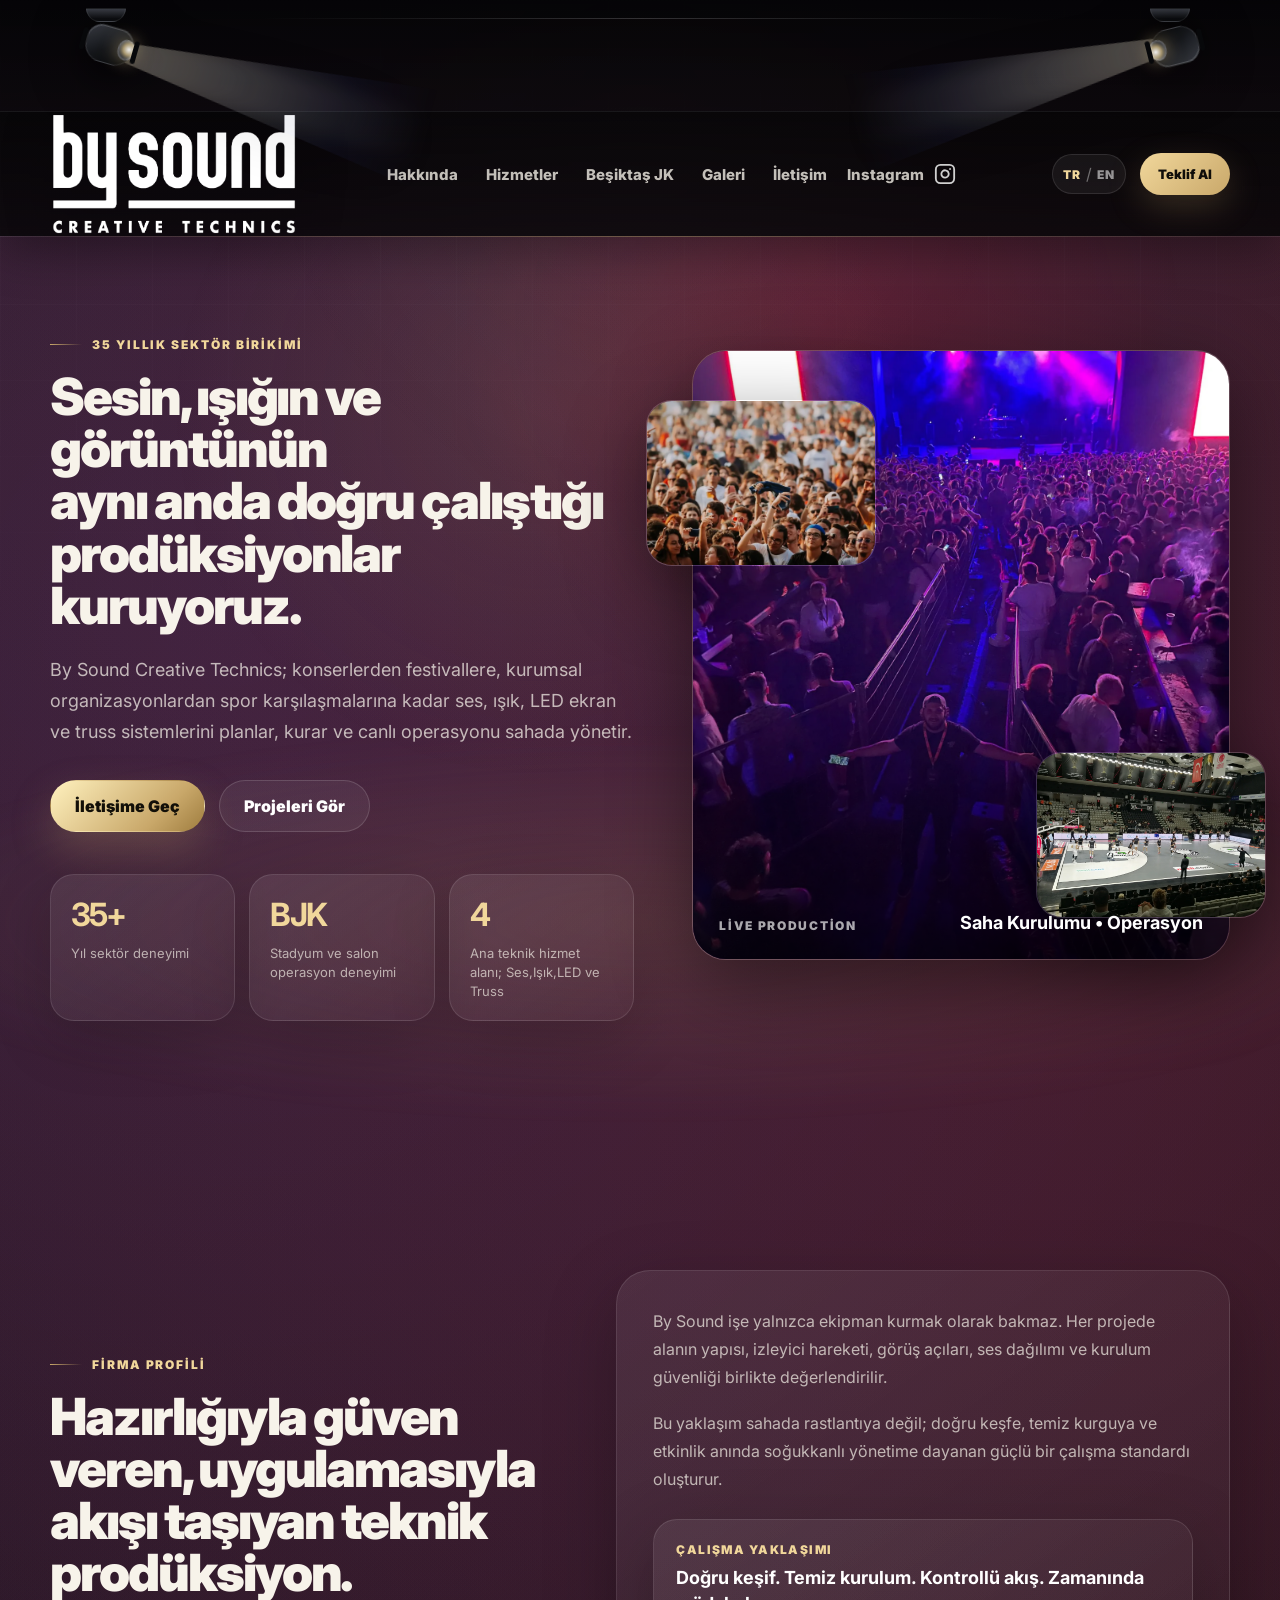
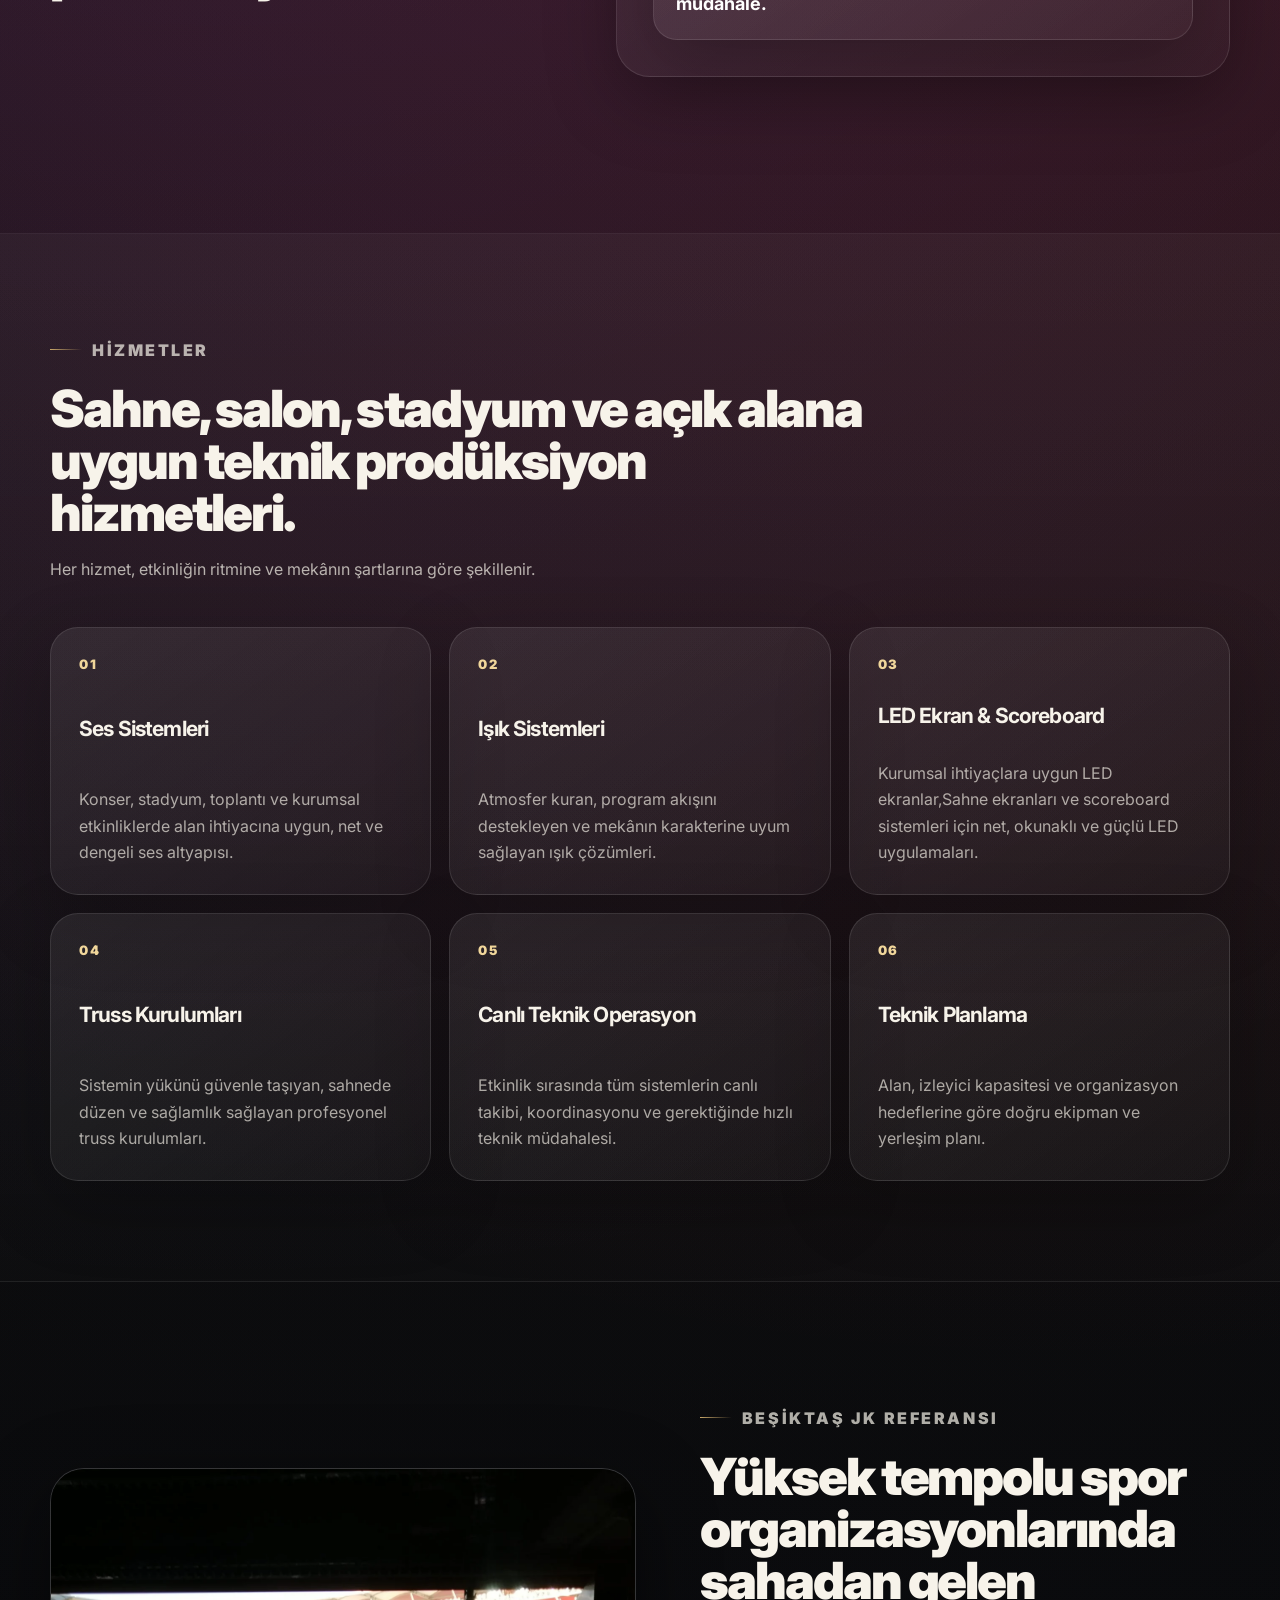
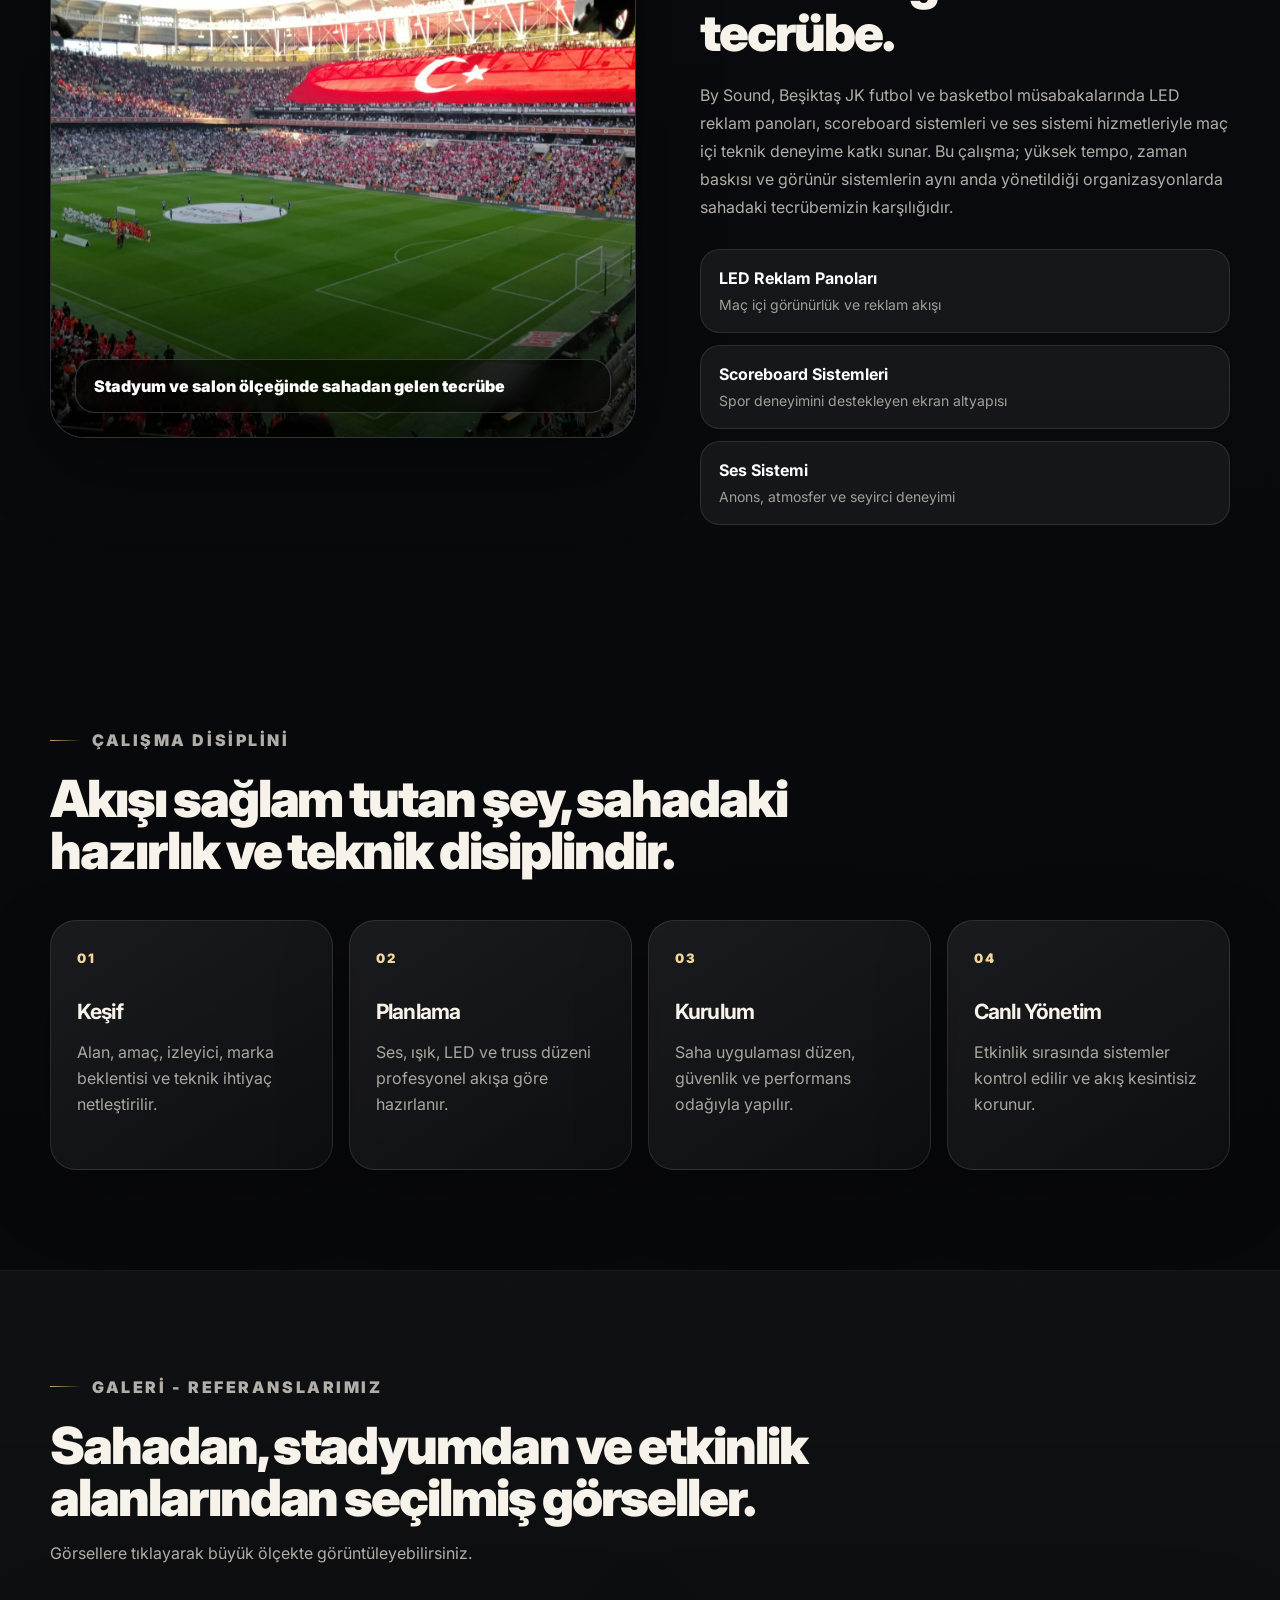
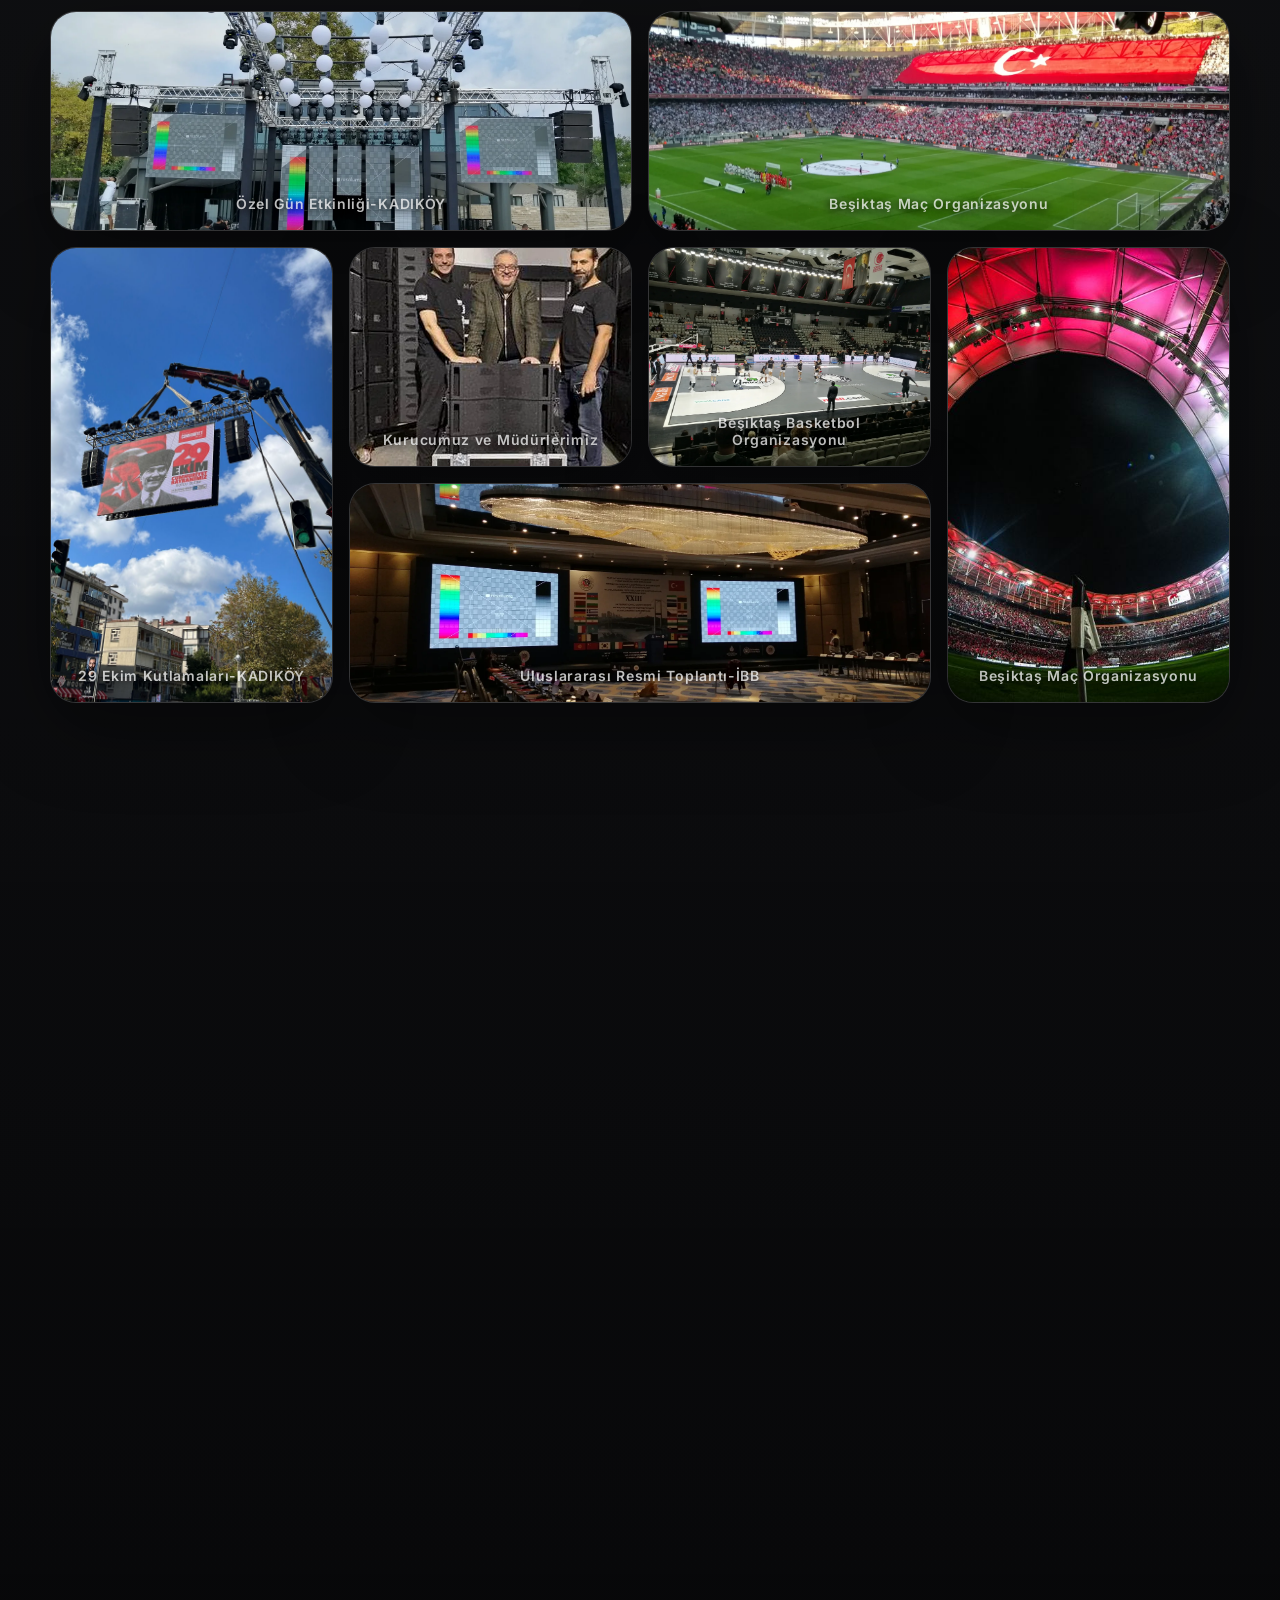
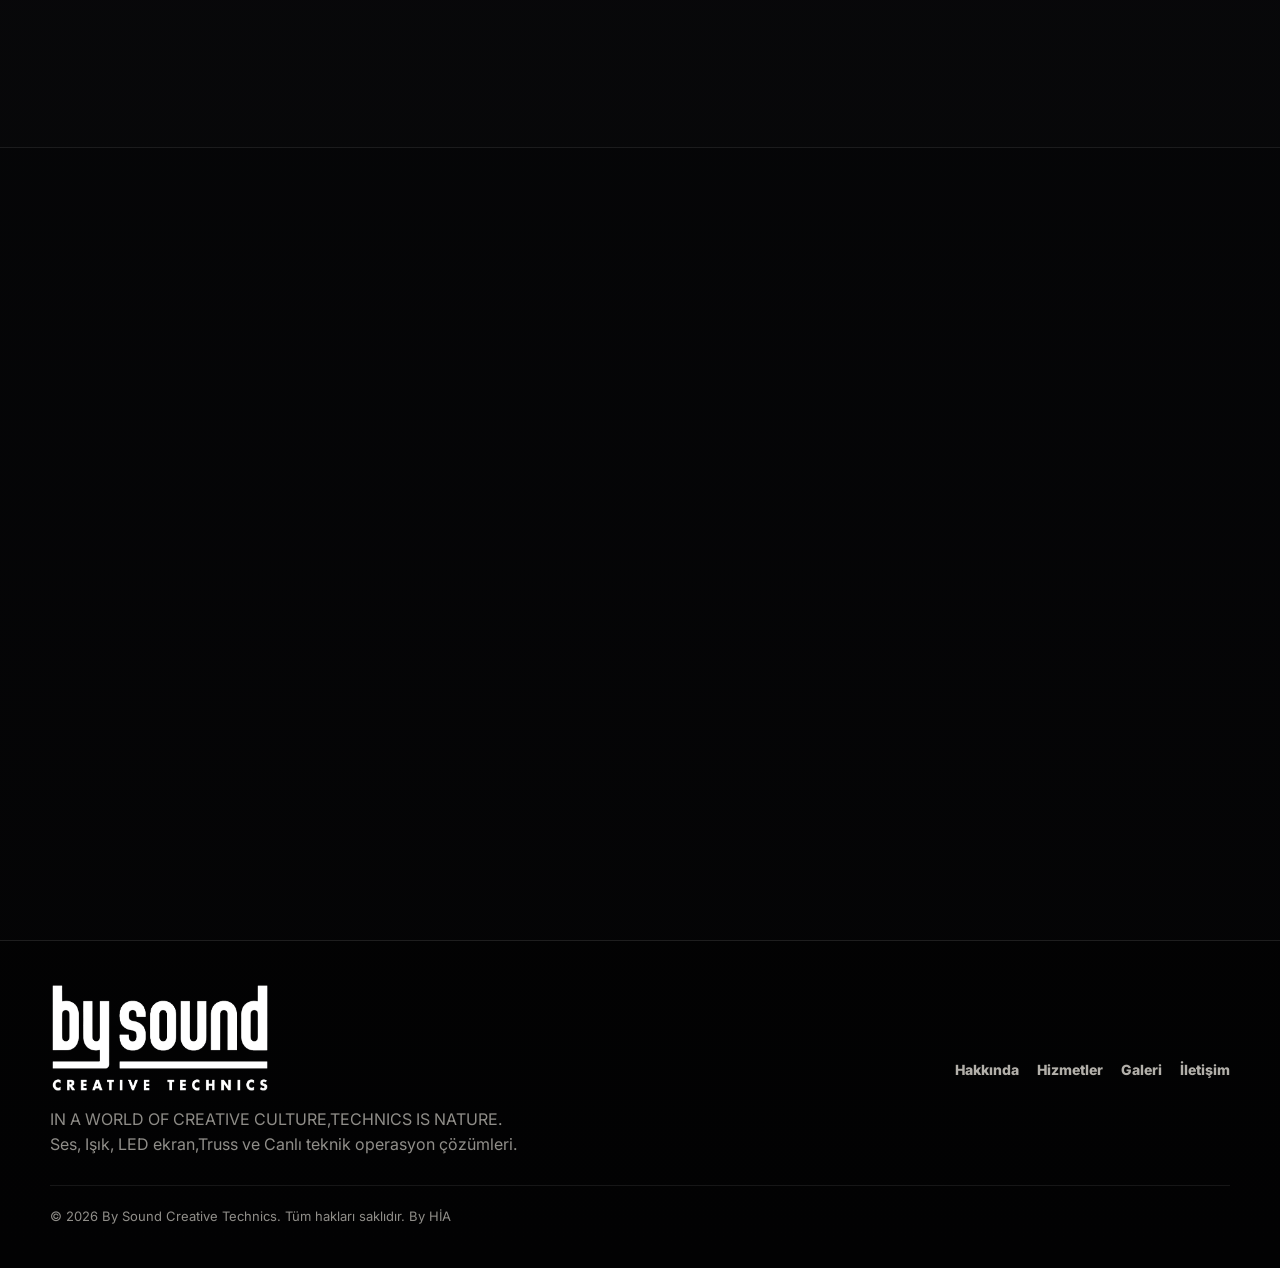
==== index.html @ 93eb03dc "By Sound Clean Code - İlk Yükleme" ====
<!DOCTYPE html>
<html lang="tr">
<head>
  <!-- ========================================== BÖLÜM: HEAD VE META BİLGİLERİ ========================================== -->
  <meta charset="UTF-8" />
  <meta name="viewport" content="width=device-width, initial-scale=1.0" />
  <title>By Sound Creative Technics | Ses, Işık, LED ve Truss Sistemleri</title>
  <meta name="description" content="By Sound Creative Technics; konser, festival, kurumsal etkinlik, resmi toplantı ve spor organizasyonlarında ses, ışık, LED ekran, scoreboard ve truss sistemleri için profesyonel teknik prodüksiyon hizmetleri sunar." />
  <meta name="theme-color" content="#050506" />

  <link rel="icon" type="image/png" href="./assets/logo/ornek-logo-6.png" /> <!-- sekmedeki ikon görseli -->
  <link rel="preconnect" href="https://fonts.googleapis.com" />
  <link rel="preconnect" href="https://fonts.gstatic.com" crossorigin />
  <link href="https://fonts.googleapis.com/css2?family=Inter:wght@400;500;600;700;800;900&family=Cormorant+Garamond:wght@600;700&display=swap" rel="stylesheet" />
  <link rel="stylesheet" href="style.css" />
  <link rel="stylesheet" href="https://cdnjs.cloudflare.com/ajax/libs/font-awesome/6.5.1/css/all.min.css">

  <meta property="og:title" content="By Sound Creative Technics">
  <meta property="og:description" content="35 yılı aşkın süredir Sesin, ışığın ve görüntünün ahenk içinde çalıştığı profesyonel prodüksiyonlar kuruyoruz.">
  <meta property="og:type" content="website">
  <meta property="og:url" content="file:///C:/Users/asus/OneDrive/Masa%C3%BCst%C3%BC/bysound_website/index.html"> 
  <meta property="og:image" content="https://file:///C:/Users/asus/OneDrive/Masa%C3%BCst%C3%BC/bysound_website/index.html/images/bysound-logosource.png">

  <!-- Google tag (gtag.js) WEB SİTESİ VERİLERİ İZLEMEK İÇİN GA4 -->
  <script async src="https://www.googletagmanager.com/gtag/js?id=G-DK6RTKWVZG"></script>
  <script>
    window.dataLayer = window.dataLayer || [];
    function gtag(){dataLayer.push(arguments);}
    gtag('js', new Date());

    gtag('config', 'G-DK6RTKWVZG');
  </script>
</head>

<body>
  <!-- ========================================== BÖLÜM: ARKA PLAN EFEKTLERİ ========================================== -->
  <div class="site-glow" aria-hidden="true"></div>

  <!-- ========================================== BÖLÜM: HEADER VE MENÜ ========================================== -->
  <header class="topbar" id="top">
    <div class="light-rig-bar" aria-hidden="true">
      <div class="stage-light-system">
        <div class="light-robot robot-left">
          <div class="robot-mount"></div>
          <div class="robot-axis">
            <div class="robot-beam"></div>
            <div class="robot-head"><span></span></div>
          </div>
        </div>
        <div class="light-robot robot-right">
          <div class="robot-mount"></div>
          <div class="robot-axis">
            <div class="robot-beam"></div>
            <div class="robot-head"><span></span></div>
          </div>
        </div>
      </div>
    </div>

    <div class="nav-area">
      <div class="container nav-shell">
        <a class="brand" href="#hero" aria-label="By Sound Creative Technics ana sayfa">
          <img src="assets/logo/bysound-logo-main.png" alt="By Sound Creative Technics" />
        </a>

        <nav class="nav-links" id="navLinks" aria-label="Ana menü">
          <a href="#about" data-i18n="nav.about">Hakkında</a>
          <a href="#services" data-i18n="nav.services">Hizmetler</a>
          <a href="#besiktas" data-i18n="nav.besiktas">Beşiktaş JK</a>
          <a href="#gallery" data-i18n="nav.gallery">Galeri</a>
          <a href="#contact" data-i18n="nav.contact">İletişim</a>
          <a href="https://www.instagram.com/bysoundcreativetechnics/" target="_blank" class="nav-instagram" aria-label="Instagram">
            <span class="nav-instagramLeftText">Instagram</span>
            <svg xmlns="http://www.w3.org/2000/svg" width="22" height="22" viewBox="0 0 24 24" fill="none" stroke="currentColor" stroke-width="2" stroke-linecap="round" stroke-linejoin="round">
              <defs>
                <linearGradient id="insta-renk" x1="0%" y1="100%" x2="100%" y2="0%">
                  <stop offset="0%" stop-color="#f09433" />
                  <stop offset="25%" stop-color="#e6683c" />
                  <stop offset="50%" stop-color="#dc2743" />
                  <stop offset="75%" stop-color="#cc2366" />
                  <stop offset="100%" stop-color="#bc1888" />
                </linearGradient>
              </defs>
              <rect x="2" y="2" width="20" height="20" rx="5" ry="5"></rect>
              <path d="M16 11.37A4 4 0 1 1 12.63 8 4 4 0 0 1 16 11.37z"></path>
              <line x1="17.5" y1="6.5" x2="17.51" y2="6.5"></line>
            </svg>
          </a>
        </nav>

        <div class="nav-actions">
          <div class="language-switch" aria-label="Dil seçimi">
            <button type="button" class="lang-btn active" data-lang="tr">TR</button>
            <span>/</span>
            <button type="button" class="lang-btn" data-lang="en">EN</button>
          </div>
          <a class="nav-cta" href="#contact" data-i18n="nav.cta">Teklif Al</a>
          <button class="menu-toggle" id="menuToggle" type="button" aria-label="Menüyü aç veya kapat">
            <span></span><span></span><span></span>
          </button>
        </div>
      </div>
    </div>
  </header>

  <main>
    <!-- ========================================== BÖLÜM: ANA SAYFA (HERO) ========================================== -->
    <section class="hero" id="hero">
      <div class="container hero-grid">
        <div class="hero-copy reveal">
          <p class="eyebrow" data-i18n="hero.eyebrow">35 yıllık sahne ve etkinlik tecrübesi</p>
          <h2 data-i18n-html="hero.title">Sesin, ışığın ve görüntünün<br>aynı anda doğru çalıştığı<br>prodüksiyonlar kuruyoruz.</h2>
          <p class="hero-text" data-i18n="hero.text">By Sound Creative Technics; konserlerden festivallere, kurumsal organizasyonlardan spor karşılaşmalarına kadar ses, ışık, LED ekran ve truss sistemlerini planlar, kurar ve canlı operasyonu sahada yönetir.</p>

          <div class="hero-actions">
            <a class="btn btn-primary" href="#contact" data-i18n="hero.primary">İletişime Geç</a>
            <a class="btn btn-ghost" href="#gallery" data-i18n="hero.secondary">Projeleri Gör</a>
          </div>

          <div class="trust-strip" aria-label="Öne çıkan hizmetler">
            <div>
              <strong>35+</strong>
              <span data-i18n="hero.stat1">Yıl sektör deneyimi</span>
            </div>
            <div>
              <strong>BJK</strong>
              <span data-i18n="hero.stat2">Stadyum ve salon operasyon deneyimi</span>
            </div>
            <div>
              <strong>4</strong>
              <span data-i18n="hero.stat3">Ana teknik hizmet alanı; Ses,Işık,LED ve Truss</span>
            </div>
          </div>
        </div>

        <div class="hero-visual reveal">
          <div class="image-stage main-photo">
            <img src="assets/photos/concert-night.webp" alt="Konser alanında By Sound teknik prodüksiyon atmosferi" />
            <div class="image-caption">
              <span data-i18n="hero.captionSmall">Canlı Prodüksiyon</span>
              <strong data-i18n="hero.captionBig">Saha Kurulumu • Operasyon</strong>
            </div>
          </div>
          <div class="floating-card card-one">
            <img src="assets/photos/festival-crowd.webp" alt="Açık hava sahne ve LED ekran kurulumu" />   <!-- ilk fotoğraf parçalarının ayarlanması bu ikisi -->
          </div>
          <div class="floating-card card-two">  
            <img src="assets/photos/basketball-led-boards.webp" alt="Basketbol salonunda LED reklam panoları" />
          </div>
        </div>
      </div>
    </section>

    <!-- ========================================== BÖLÜM: FİRMA PROFİLİ ========================================== -->
    <section class="section about-section" id="about">
      <div class="container split-grid">
        <div class="section-heading reveal">
          <p class="section-kicker" data-i18n="about.kicker">Firma Profili</p>
          <h2 data-i18n="about.title">Hazırlığıyla güven veren, uygulamasıyla akışı taşıyan teknik prodüksiyon.</h2>
        </div>
        <div class="section-content reveal">
          <p data-i18n="about.p1">By Sound işe yalnızca ekipman kurmak olarak bakmaz. Her projede alanın yapısı, izleyici hareketi, görüş açıları, ses dağılımı ve kurulum güvenliği birlikte değerlendirilir.</p>
          <p data-i18n="about.p2">Bu yaklaşım sahada rastlantıya değil; doğru keşfe, temiz kurguya ve etkinlik anında soğukkanlı yönetime dayanan güçlü bir çalışma standardı oluşturur.</p>
          <div class="signature-box">
            <span data-i18n="about.signatureLabel">Çalışma yaklaşımı</span>
            <strong data-i18n="about.signature">Doğru keşif. Temiz kurulum. Kontrollü akış. Zamanında müdahale.</strong>
          </div>
        </div>
      </div>
    </section>

    <!-- ========================================== BÖLÜM: HİZMETLER ========================================== -->
    <section class="section services-section" id="services">
      <div class="container">
        <div class="section-top reveal">
          <p class="section-kicker" data-i18n="services.kicker">Hizmetler</p>
          <h2 data-i18n="services.title">Sahne, salon, stadyum ve açık alana uygun teknik prodüksiyon hizmetleri.</h2>
          <p data-i18n="services.subtitle">Her hizmet, etkinliğin ritmine ve mekânın şartlarına göre şekillenir.</p>
        </div>

        <div class="service-grid">
          <article class="service-card reveal">
            <span>01</span>
            <h3 data-i18n="services.soundTitle">Ses Sistemleri</h3>
            <p data-i18n="services.soundText">Konser, stadyum, toplantı ve kurumsal etkinliklerde alan ihtiyacına göre net, güçlü ve dengeli ses kurulumu.</p>
          </article>
          <article class="service-card reveal">
            <span>02</span>
            <h3 data-i18n="services.lightTitle">Işık Sistemleri</h3>
            <p data-i18n="services.lightText">Sahne atmosferini büyüten, akışı bozmayan ve mekânın karakterine uyum sağlayan ışık planlama ve uygulamaları.</p>
          </article>
          <article class="service-card reveal">
            <span>03</span>
            <h3 data-i18n="services.ledTitle">LED Ekran & Scoreboard</h3>
            <p data-i18n="services.ledText">Sahne ekranları, reklam panoları, scoreboard ve maç içi görsel akışlar için net, okunabilir ve düzenli LED çözümleri.</p>
          </article>
          <article class="service-card reveal">
            <span>04</span>
            <h3 data-i18n="services.trussTitle">Truss Kurulumları</h3>
            <p data-i18n="services.trussText">Ses, ışık ve ekran sistemlerini taşıyan güvenli, düzenli ve profesyonel sahne iskeleti kurulumları.</p>
          </article>
          <article class="service-card reveal">
            <span>05</span>
            <h3 data-i18n="services.liveTitle">Canlı Teknik Operasyon</h3>
            <p data-i18n="services.liveText">Etkinlik anında sistemlerin takip edilmesi, akışın korunması ve hızlı teknik müdahale desteği.</p>
          </article>
          <article class="service-card reveal">
            <span>06</span>
            <h3 data-i18n="services.planTitle">Teknik Planlama</h3>
            <p data-i18n="services.planText">Etkinlik alanına, izleyici yapısına ve kurumun beklentisine göre doğru ekipman ve kurulum senaryosu.</p>
          </article>
        </div>
      </div>
    </section>

    <!-- ========================================== BÖLÜM: BEŞİKTAŞ JK REFERANSI ========================================== -->
    <section class="section besiktas-section" id="besiktas">
      <div class="container feature-grid">
        <div class="feature-image reveal">
          <img src="assets/photos/besiktas-stadium.webp" alt="Beşiktaş stadında maç günü atmosferi" />
          <div class="feature-badge" data-i18n="besiktas.badge">Stadyum ve salon ölçeğinde sahadan gelen tecrübe</div>
        </div>
        <div class="feature-copy reveal">
          <p class="section-kicker" data-i18n="besiktas.kicker">Beşiktaş JK Referansı</p>
          <h2 data-i18n="besiktas.title">Yüksek tempolu spor organizasyonlarında sahadan gelen tecrübe.</h2>
          <p data-i18n="besiktas.text">By Sound, Beşiktaş JK futbol ve basketbol müsabakalarında LED reklam panoları, scoreboard sistemleri ve ses sistemi hizmetleriyle maç içi teknik deneyime katkı sunar. Bu çalışma; yüksek tempo, zaman baskısı ve görünür sistemlerin aynı anda yönetildiği organizasyonlarda sahadaki tecrübenin karşılığıdır.</p>

          <div class="highlight-list">
            <div>
              <strong data-i18n="besiktas.h1Title">LED Reklam Panoları</strong>
              <span data-i18n="besiktas.h1Text">Maç içi görünürlük ve reklam akışı</span>
            </div>
            <div>
              <strong data-i18n="besiktas.h2Title">Scoreboard Sistemleri</strong>
              <span data-i18n="besiktas.h2Text">Spor deneyimini destekleyen ekran altyapısı</span>
            </div>
            <div>
              <strong data-i18n="besiktas.h3Title">Ses Sistemi</strong>
              <span data-i18n="besiktas.h3Text">Anons, atmosfer ve seyirci deneyimi</span>
            </div>
          </div>
        </div>
      </div>
    </section>

    <!-- ========================================== BÖLÜM: ÇALIŞMA DİSİPLİNİ ========================================== -->
    <section class="section process-section">
      <div class="container">
        <div class="section-top reveal">
          <p class="section-kicker" data-i18n="process.kicker">Çalışma Disiplini</p>
          <h2 data-i18n="process.title">Akışı sağlam tutan şey, sahadaki hazırlık ve teknik disiplindir.</h2>
        </div>
        <div class="process-grid">
          <article class="process-card reveal">
            <strong>01</strong>
            <h3 data-i18n="process.step1Title">Keşif</h3>
            <p data-i18n="process.step1Text">Alan, amaç, izleyici, marka beklentisi ve teknik ihtiyaç netleştirilir.</p>
          </article>
          <article class="process-card reveal">
            <strong>02</strong>
            <h3 data-i18n="process.step2Title">Planlama</h3>
            <p data-i18n="process.step2Text">Ses, ışık, LED ve truss düzeni profesyonel akışa göre hazırlanır.</p>
          </article>
          <article class="process-card reveal">
            <strong>03</strong>
            <h3 data-i18n="process.step3Title">Kurulum</h3>
            <p data-i18n="process.step3Text">Saha uygulaması düzen, güvenlik ve performans odağıyla yapılır.</p>
          </article>
          <article class="process-card reveal">
            <strong>04</strong>
            <h3 data-i18n="process.step4Title">Canlı Yönetim</h3>
            <p data-i18n="process.step4Text">Etkinlik sırasında sistemler kontrol edilir ve akış kesintisiz korunur.</p>
          </article>
        </div>
      </div>
    </section>

    <!-- ========================================== BÖLÜM: GALERİ ========================================== -->
    <section class="section gallery-section" id="gallery">
      <div class="container">
        <div class="section-top reveal">
          <p class="section-kicker" data-i18n="gallery.kicker">Galeri</p>
          <h2 data-i18n="gallery.title">Sahadan, stadyumdan ve etkinlik alanlarından seçilmiş görseller.</h2>
          <p data-i18n="gallery.subtitle">Görsellere tıklayarak büyük görüntüleyebilirsiniz.</p>
        </div>
        <div class="gallery-grid">
          
          <button class="gallery-item large reveal" data-image="assets/photos/outdoor-stage-led.webp" data-caption-key="gallery.outdoor-stage-led">
            <img src="assets/photos/outdoor-stage-led.webp" alt="By Sound Açık hava sahne" loading="lazy" />
            <span class="gallery-caption" data-i18n="gallery.outdoor-stage-led"></span>
          </button>
          
          <button class="gallery-item wide reveal" data-image="assets/photos/besiktas-stadium.webp" data-caption-key="gallery.besiktas-stadium">
            <img src="assets/photos/besiktas-stadium.webp" alt="By Sound Beşiktaş stadyum görseli" loading="lazy" /> 
            <span class="gallery-caption" data-i18n="gallery.besiktas-stadium"></span>
          </button>
          
          <button class="gallery-item tall reveal" data-image="assets/photos/29EkimLED2.jpeg" data-caption-key="gallery.29EkimLED2">
            <img src="assets/photos/29EkimLED2.jpeg" alt="By Sound mikrofon görseli" loading="lazy" />
            <span class="gallery-caption" data-i18n="gallery.29EkimLED2"></span>
          </button>
          
          <button class="gallery-item reveal" data-image="assets/photos/team-speakers.webp" data-caption-key="gallery.team-speakers">
            <img src="assets/photos/team-speakers.webp" alt="Hoparlör sistemi ve ekip görseli" loading="lazy" /> 
            <span class="gallery-caption" data-i18n="gallery.team-speakers"></span>
          </button>
          
          <button class="gallery-item reveal" data-image="assets/photos/basketball-led-boards.webp" data-caption-key="gallery.basketball-led-boards">
            <img src="assets/photos/basketball-led-boards.webp" alt="Basketbol salonunda LED reklam panoları" loading="lazy" /> 
            <span class="gallery-caption" data-i18n="gallery.basketball-led-boards"></span>
          </button>
          
          <button class="gallery-item tall reveal" data-image="assets/photos/besiktas-match.jpg" data-caption-key="gallery.besiktas-match">
            <img src="assets/photos/besiktas-match.jpg" alt="stadyum ışık ve led ekran" loading="lazy" />
            <span class="gallery-caption" data-i18n="gallery.besiktas-match"></span>
          </button>
          
          <button class="gallery-item large reveal" data-image="assets/photos/conference-led-screens.webp" data-caption-key="gallery.conference-led-screens">
            <img src="assets/photos/conference-led-screens.webp" alt="Konferans salonunda LED ekranlar" loading="lazy" />
            <span class="gallery-caption" data-i18n="gallery.conference-led-screens"></span>
          </button>  
          
          <button class="gallery-item reveal" data-image="assets/photos/concert-silhouette.webp" data-caption-key="gallery.concert-silhouette">
            <img src="assets/photos/concert-silhouette.webp" alt="Konser sahnesi ve izleyici silueti" loading="lazy" />
            <span class="gallery-caption" data-i18n="gallery.concert-silhouette"></span>
          </button>
          
          <button class="gallery-item wide reveal" data-image="assets/photos/yeniTransfer.jpg" data-caption-key="gallery.yeniTransfer">
            <img src="assets/photos/yeniTransfer.jpg" alt="By Sound mikrofon görseli" loading="lazy" />
            <span class="gallery-caption" data-i18n="gallery.yeniTransfer"></span>
          </button>
          
          <button class="gallery-item tall reveal" data-image="assets/photos/bysound-microphone.webp">
            <img src="assets/photos/bysound-microphone.webp" alt="By Sound mikrofon görseli" loading="lazy" />
          </button>
          
          <button class="gallery-item tall reveal" data-image="assets/photos/concert-night.webp" data-caption-key="gallery.concert-night">
            <img src="assets/photos/concert-night.webp" alt="By Sound mikrofon görseli" loading="lazy" />
            <span class="gallery-caption" data-i18n="gallery.concert-night"></span>
          </button>
          
          <button class="gallery-item wide reveal" data-image="assets/photos/festival-aerial.webp" data-caption-key="gallery.festival-aerial">
            <img src="assets/photos/festival-aerial.webp" alt="Festival alanı havadan görünüm" loading="lazy" />
            <span class="gallery-caption" data-i18n="gallery.festival-aerial"></span>
          </button> 
          
          <button class="gallery-item tall reveal" data-image="assets/photos/29EkimLED.jpeg" data-caption-key="gallery.29EkimLED">
            <img src="assets/photos/29EkimLED.jpeg" alt="Led ekran 29 ekim" loading="lazy" />
            <span class="gallery-caption" data-i18n="gallery.29EkimLED"></span>
          </button>
          
          <button class="gallery-item tall reveal" data-image="assets/photos/bysound_logotext.png" data-caption-key="gallery.bysound_logotext">
            <img src="assets/photos/bysound_logotext.png" alt="By Sound mikrofon görseli" loading="lazy" />
            <span class="gallery-caption" data-i18n="gallery.bysound_logotext"></span>
          </button>
          
        </div>
      </div>
    </section>

    <!-- ========================================== BÖLÜM: İLETİŞİM FORMU ========================================== -->
    <section class="section contact-section" id="contact">
      <div class="container contact-grid">
        <div class="contact-copy reveal">
          <p class="section-kicker" data-i18n="contact.kicker">İletişim</p>
          <h2 data-i18n="contact.title">Etkinliğinize uygun teknik kurguyu birlikte netleştirelim.</h2>
          <p data-i18n="contact.text">Kısa formu doldurun; ihtiyacınız olan ses, Işık, LED ekran, truss veya canlı operasyon desteği için size dönüş sağlayalım.</p>
          <div class="contact-lines">
            <div>
               <a class="contact-map-link" href="https://www.google.com/maps/place/T%C3%BCpra%C5%9F+Stadyumu/@41.0390029,28.9919315,17z/data=!3m1!4b1!4m6!3m5!1s0x14cab776f9715eeb:0x2cef984e492e1bd8!8m2!3d41.0390029!4d28.9945064!16s%2Fg%2F12qbgrjq1?entry=ttu&g_ep=EgoyMDI2MDUxMy4wIKXMDSoASAFQAw%3D%3D" target="_blank" rel="noopener">
                 <span class="contact-line-title">
                   <i class="fa-solid fa-location-dot"></i>
                   <span data-i18n="contact.addressLabel">Adres</span>
                 </span>
                 <strong>Vişnezade, Dolmabahçe Cd. No:1, 34357 Beşiktaş / İstanbul</strong>
               </a>
            </div>

            <div>
              <a class="contact-map-link" href="https://www.instagram.com/bysoundcreativetechnics/" target="_blank" rel="noopener">
                <!-- Üst Satır: İkon ve Başlık (Aynı Hizada) -->
                <span class="contact-line-title">
                  <i class="fa-brands fa-instagram"></i>
                  <span>Instagram</span>
                </span>
                <!-- Alt Satır: script.js'den gelen çeviri metni -->
                <strong data-i18n="contact.instagramText">
                  İnstagram hesabımıza ulaşmak için tıklayınız
                </strong>
              </a>
            </div>
          </div>
        </div>

        <form class="contact-form reveal" id="contactForm" novalidate>
          <input class="hp-field" type="text" id="website" name="website" tabindex="-1" autocomplete="off" aria-hidden="true" />
          <div class="form-row">
            <label for="fullName" data-i18n="form.nameLabel">Ad Soyad</label>
            <input type="text" id="fullName" name="fullName" data-i18n-placeholder="form.namePlaceholder" placeholder="Adınızı ve soyadınızı yazın" required minlength="2" maxlength="80" autocomplete="name" />
          </div>
          <div class="form-row">
            <label for="contactInfo" data-i18n="form.contactLabel">Telefon veya E-posta</label>
            <input type="text" id="contactInfo" name="contactInfo" data-i18n-placeholder="form.contactPlaceholder" placeholder="Size ulaşabileceğimiz bilgiyi yazın" required minlength="5" maxlength="120" autocomplete="email" />
          </div>
          <div class="form-row">
            <label for="message" data-i18n="form.messageLabel">Mesaj</label>
            <textarea id="message" name="message" data-i18n-placeholder="form.defaultMessage" placeholder="Bilgi almak istiyorum." required minlength="3" maxlength="1200"></textarea>
          </div>

          <div style="display: none;" aria-hidden="true">
            <input type="text" name="website" id="website" tabindex="-1" autocomplete="off"> <!--bot yakalama-->
          </div> 

          <button class="btn btn-primary form-submit" type="submit" id="submitBtn" disabled data-i18n="form.submit">Gönder</button>
          <p class="form-status" id="formStatus" role="status" aria-live="polite"></p>
          <p class="form-note" data-i18n="form.note">Bilgileriniz yalnızca talebinize dönüş yapmak için kullanılır.</p>
        </form>
      </div>
    </section>
  </main>

  <!-- ========================================== BÖLÜM: FOOTER ========================================== -->
  <footer class="footer">
    <div class="container footer-grid">   
      <div>
        <a href="#" aria-label="Yukarı Çık" class="footer-yukari-buton"><img src="assets/logo/bysound-logo-main.png" alt="By Sound" class="footer-logo"></a>
        <p data-i18n="footer.text">IN A WORLD OF CREATIVE CULTURE, TECHNICS IS NATURE.</p>
        <p data-i18n="footer.text2">Ses, Işık, LED ekran,Truss ve Canlı teknik operasyon çözümleri.</p>
      </div>
      <div class="footer-links">
        <a href="#about" data-i18n="nav.about">Hakkında</a>
        <a href="#services" data-i18n="nav.services">Hizmetler</a>
        <a href="#gallery" data-i18n="nav.gallery">Galeri</a>
        <a href="#contact" data-i18n="nav.contact">İletişim</a>
      </div>
      <p class="copyright">© <span id="year"></span> By Sound Creative Technics. <span data-i18n="footer.rights">Tüm hakları saklıdır. By HİA</span></p>
    </div>
  </footer>

  <!-- ========================================== BÖLÜM: LIGHTBOX VE SCRIPT ========================================== -->
  <div class="lightbox" id="lightbox" aria-hidden="true">
    <button type="button" class="lightbox-close" id="lightboxClose" aria-label="Görseli kapat">×</button>
    <img id="lightboxImage" src="" alt="Büyük galeri görseli" />
    <span id="lightboxCaption" class="lightbox-caption-text"></span> <!--Sol alt köşedeki yazılar için imleç ile büyüme kısmı-->
  </div>

  <script src="script.js"></script>
</body>
</html>
---- style.css ----
/* ========================================== BÖLÜM: RESET VE ROOT AYARLARI ========================================== */
:root {
  --bg: #050506;
  --bg-deep: #020203;
  --surface: rgba(14, 16, 21, 0.78);
  --surface-strong: rgba(20, 23, 30, 0.92);
  --surface-soft: rgba(255, 255, 255, 0.055);
  --text: #f7f3ea;
  --muted: #b9b2a7;
  --muted-2: #8e887f;
  --line: rgba(255, 255, 255, 0.11);
  --gold: #c9a86a;
  --gold-soft: #f1d79b;
  --red: #cf1f35;
  --blue: #5572ff;
  --violet: #9b5cff;
  --shadow: 0 24px 80px rgba(0, 0, 0, 0.46);
  --radius-xl: 34px;
  --radius-lg: 26px;
  --radius-md: 18px;
  --container: 1180px;
}

* {
  box-sizing: border-box;
  margin: 0;
  padding: 0;
}

html {
  scroll-behavior: smooth;
  scroll-padding-top: 120px;
}

html, body {
  overflow-x: hidden !important;
  max-width: 100vw !important;
  position: relative;
}

body {
  min-height: 100vh;
  overflow-x: hidden;
  color: var(--text);
  font-family: "Inter", system-ui, -apple-system, BlinkMacSystemFont, "Segoe UI", sans-serif;
  background:
    radial-gradient(circle at 18% 8%, rgba(155, 92, 255, 0.18), transparent 32%),
    radial-gradient(circle at 82% 12%, rgba(207, 31, 53, 0.22), transparent 30%),
    radial-gradient(circle at 50% 0%, rgba(201, 168, 106, 0.12), transparent 44%),
    linear-gradient(180deg, #060608 0%, #090a0d 44%, #040405 100%);
}

body::before {
  content: "";
  position: fixed;
  inset: 0;
  pointer-events: none;
  z-index: -2;
  background-image:
    linear-gradient(rgba(255, 255, 255, 0.034) 1px, transparent 1px),
    linear-gradient(90deg, rgba(255, 255, 255, 0.034) 1px, transparent 1px);
  background-size: 76px 76px;
  mask-image: linear-gradient(to bottom, rgba(0,0,0,.9), rgba(0,0,0,.34) 40%, transparent 90%);
}

body::after {
  content: "";
  position: fixed;
  inset: 0;
  pointer-events: none;
  z-index: -1;
  background: radial-gradient(circle at 50% 16%, rgba(255, 255, 255, 0.045), transparent 38%);
}

img {
  display: block;
  width: 100%;
}

a {
  color: inherit;
  text-decoration: none;
}

button,
input,
textarea {
  font: inherit;
}

button {
  cursor: pointer;
}

.container {
  width: min(calc(100% - 40px), var(--container));
  margin: 0 auto;
}

/* ========================================== BÖLÜM: ORTAK STİLLER ========================================== */
h1, h2, h3 {
  color: var(--text);
  letter-spacing: -0.04em;
}

h1 {
  max-width: 720px;
  font-size: clamp(44px, 6vw, 82px);
  line-height: .94;
  font-weight: 900;
}

h2 {
  font-size: clamp(32px, 4vw, 55px);
  line-height: 1.02;
  font-weight: 900;
}

h3 {
  font-size: 21px;
  line-height: 1.2;
}

.btn {
  display: inline-flex;
  align-items: center;
  justify-content: center;
  min-height: 52px;
  padding: 0 24px;
  border-radius: 999px;
  border: 1px solid transparent;
  font-weight: 900;
  transition: transform .22s ease, border-color .22s ease, background .22s ease, opacity .22s ease;
}

.btn:hover {
  transform: translateY(-2px);
}

.btn-primary {
  color: #120f08;
  background: linear-gradient(135deg, #fff1be, var(--gold) 70%, #9f7d3f);
  box-shadow: 0 18px 42px rgba(201, 168, 106, 0.25);
}

.btn-ghost {
  color: #fff;
  border-color: rgba(255, 255, 255, 0.14);
  background: rgba(255, 255, 255, 0.06);
}

.eyebrow,
.section-kicker {
  display: inline-flex;
  align-items: center;
  gap: 10px;
  margin-bottom: 18px;
  color: var(--gold-soft);
  font-size: 12px;
  font-weight: 900;
  letter-spacing: .16em;
  text-transform: uppercase;
}

.eyebrow::before,
.section-kicker::before {
  content: "";
  width: 32px;
  height: 1px;
  background: linear-gradient(90deg, var(--gold), transparent);
}

.section {
  padding: 100px 0;
  position: relative;
}

.reveal {
  opacity: 0;
  transform: translateY(24px);
  transition: opacity .75s ease, transform .75s ease;
}

.reveal.visible {
  opacity: 1;
  transform: translateY(0);
}

/* ========================================== BÖLÜM: HEADER VE NAVİGASYON ========================================== */
.site-glow {
  position: fixed;
  inset: auto -18% -26% -18%;
  height: 420px;
  pointer-events: none;
  z-index: -1;
  background: radial-gradient(ellipse at center, rgba(201, 168, 106, 0.15), transparent 66%);
  filter: blur(10px);
}

.topbar {
  position: relative;
  z-index: 100;
  padding-top: 112px;
  border-bottom: 1px solid var(--line);
  background: transparent;
  overflow: visible;
}

.topbar::after {
  content: "";
  position: absolute;
  left: 0;
  right: 0;
  bottom: -1px;
  height: 1px;
  background: linear-gradient(90deg, transparent, rgba(201, 168, 106, 0.5), transparent);
}

.light-rig-bar {
  position: fixed;
  top: 0;
  left: 0;
  right: 0;
  z-index: 140;
  height: 112px;
  background:
    linear-gradient(180deg, rgba(4, 4, 6, 0.98), rgba(9, 7, 10, 0.92)),
    radial-gradient(circle at 50% 100%, rgba(201, 168, 106, 0.12), transparent 58%);
  border-bottom: 1px solid rgba(255, 255, 255, 0.08);
  pointer-events: none;
  overflow: visible;
}

.light-rig-bar::before {
  content: "";
  position: absolute;
  left: 50%;
  top: 18px;
  width: min(760px, 74vw);
  height: 1px;
  transform: translateX(-50%);
  background: linear-gradient(90deg, transparent, rgba(255,255,255,.18), transparent);
}

.nav-area {
  position: relative;
  z-index: 90;
  background: linear-gradient(180deg, rgba(5, 5, 6, 0.94), rgba(5, 5, 6, 0.82));
  backdrop-filter: blur(18px);
  box-shadow: 0 16px 46px rgba(0, 0, 0, 0.32);
}

.nav-shell {
  min-height: 124px;
  display: flex;
  align-items: center;
  justify-content: space-between;
  gap: 30px;
  position: relative;
  z-index: 10;
}

.brand {
  display: inline-flex;
  align-items: center;
  justify-content: center;
  flex: 0 0 auto;
  min-width: 0;
  padding: 0;
  border: 0;
  border-radius: 0;
  background: transparent;
  box-shadow: none;
}

.brand img {
  width: 248px;
  height: auto;
  object-fit: contain;
  filter: drop-shadow(0 10px 24px rgba(0, 0, 0, 0.28));
}

.nav-links {
  display: flex;
  align-items: center;
  justify-content: center;
  gap: 28px;
  color: rgba(247, 243, 234, 0.78);
  font-size: 15px;
  font-weight: 800;
}

.nav-links a {
  position: relative;
  transition: color .22s ease;
}

.nav-links a::after {
  content: "";
  position: absolute;
  left: 0;
  bottom: -10px;
  width: 100%;
  height: 1px;
  transform: scaleX(0);
  transform-origin: left;
  background: linear-gradient(90deg, var(--gold), transparent);
  transition: transform .22s ease;
}

.nav-links a:hover {
  color: #fff;
}

.nav-links a:hover::after {
  transform: scaleX(1);
}

.nav-actions {
  display: flex;
  align-items: center;
  gap: 14px;
}

.nav-instagram {
  display: flex;
  align-items: center;
  color: #d1d1d1; 
  /* HAYALET KAYDIRMA BURADA AGA: */
  transform: translateX(-8px); /* Eksi değerler sola, artı değerler sağa kaydırır. Düzeni asla bozmaz! */
  transition: all 0.3s ease;
}

.nav-instagramLeftText {
  margin-right: 10px; /* Arayı açan o çalışan boşluğumuz aynen duruyor */
  font-weight: 800; /* Menünün kalanı gibi kalın (strong) yapar */
  color: rgba(247, 243, 234, 0.78); /* Diğer menülerin orijinal rengini alır */
  transition: color .22s ease; /* Renk değişiminin yumuşak olması için */
}

.nav-instagram:hover .nav-instagramLeftText {
  color: #fff; /* Jilet gibi parlak beyaz! */
}

.nav-instagram:hover {
  transform: translate(-8px, -3px); /* Üzerine gelince hem soldaki yerini korur (-20px), hem de yukarı zıplar (-3px) */
}

.nav-instagram:hover svg {
  stroke: url(#insta-renk); /* Üzerine gelince SVG çizgisini degrade renge boyar */
}

.language-switch {
  display: inline-flex;
  align-items: center;
  gap: 5px;
  color: rgba(255, 255, 255, 0.38);
  padding: 9px 10px;
  border-radius: 999px;
  border: 1px solid rgba(255, 255, 255, 0.1);
  background: rgba(255, 255, 255, 0.055);
}

.lang-btn {
  border: 0;
  color: rgba(255, 255, 255, 0.55);
  background: transparent;
  font-size: 12px;
  font-weight: 900;
  letter-spacing: .08em;
}

.lang-btn.active {
  color: var(--gold-soft);
}

.nav-cta {
  display: inline-flex;
  align-items: center;
  justify-content: center;
  min-height: 42px;
  padding: 0 18px;
  border-radius: 999px;
  color: #100e0a;
  font-size: 13px;
  font-weight: 900;
  background: linear-gradient(135deg, var(--gold-soft), var(--gold));
  box-shadow: 0 12px 34px rgba(201, 168, 106, 0.22);
}

.menu-toggle {
  display: none;
  width: 44px;
  height: 44px;
  align-items: center;
  justify-content: center;
  flex-direction: column;
  gap: 5px;
  border: 1px solid rgba(255, 255, 255, 0.12);
  border-radius: 14px;
  background: rgba(255, 255, 255, 0.06);
}

.menu-toggle span {
  width: 18px;
  height: 2px;
  border-radius: 3px;
  background: #fff;
}

/* ========================================== BÖLÜM: IŞIK ROBOTLARI ========================================== */
.stage-light-system {
  position: absolute;
  top: 0;
  left: 0;
  right: 0;
  height: 220px;
  pointer-events: none;
  z-index: 2;
  overflow: visible;
}

.light-robot {
  --beam-length: 330px;
  position: absolute;
  top: 8px;
  width: 92px;
  height: 76px;
  opacity: .96;
  filter: drop-shadow(0 14px 28px rgba(0, 0, 0, 0.55));
}

.robot-left {
  left: max(18px, calc((100vw - var(--container)) / 2 + 12px)); 
}

.robot-right {
  right: max(18px, calc((100vw - var(--container)) / 2 + 12px));
}

.robot-mount {
  position: absolute;
  top: 0;
  left: 24px;
  width: 40px;
  height: 14px;
  border-radius: 0 0 14px 14px;
  background: linear-gradient(180deg, #3a3d45, #0c0d10 80%);
  border: 1px solid rgba(255, 255, 255, 0.08);
}

.robot-axis {
  position: absolute;
  top: 27px;
  left: 32px;
  width: 30px;
  height: 30px;
  transform-origin: 50% 50%;
  transform: rotate(var(--robot-angle, 105deg));
  will-change: transform;
}

.robot-right .robot-axis {
  top: 19px; 
}

.robot-head {
  position: absolute;
  z-index: 2;
  left: -10px;
  top: -9px;
  width: 48px;
  height: 38px;
  border-radius: 16px 16px 18px 18px;
  background: linear-gradient(145deg, #3a3d45 0%, #15171b 54%, #050506 100%);
  border: 1px solid rgba(255, 255, 255, 0.1);
  box-shadow: inset 0 1px 0 rgba(255, 255, 255, 0.18), 0 10px 22px rgba(0, 0, 0, 0.36);
}

.robot-head::before,
.robot-head::after {
  content: "";
  position: absolute;
  top: 7px;
  width: 5px;
  height: 23px;
  border-radius: 999px;
  background: #08090b;
}

.robot-head::before {
  left: -6px;
}

.robot-head::after {
  right: -6px;
}

.robot-head span {
  position: absolute;
  right: -3px;
  top: 8px;
  width: 17px;
  height: 21px;
  border-radius: 50%;
  background:
    radial-gradient(circle at 66% 44%, rgba(255,255,255,.98), rgba(241,215,155,.7) 35%, rgba(255,255,255,.12) 62%, rgba(0,0,0,.56) 100%);
  box-shadow: 0 0 18px rgba(241, 215, 155, 0.62), inset 0 0 4px rgba(255, 255, 255, 0.68);
}

.robot-beam {
  position: absolute;
  z-index: 1;
  left: 18px;
  top: 13px;
  width: var(--beam-length);
  height: 114px;
  transform: translateY(-50%);
  transform-origin: 0 50%;
  clip-path: polygon(0 43%, 100% 5%, 100% 95%, 0 57%);
  background:
    linear-gradient(90deg, rgba(241, 215, 155, .36) 0%, rgba(255, 255, 255, .18) 38%, rgba(85, 114, 255, .09) 72%, transparent 100%);
  filter: blur(2px);
  mix-blend-mode: screen;
  opacity: .58;
}

.robot-beam::after {
  content: "";
  position: absolute;
  inset: 28% 0;
  background: linear-gradient(90deg, rgba(255,255,255,.34), rgba(255,255,255,0));
  filter: blur(8px);
}

/* ========================================== BÖLÜM: ANA SAYFA (HERO) ========================================== */
.hero {
  position: relative;
  padding: 92px 0 92px;
  overflow: hidden;
}

.hero::before {
  content: "";
  position: absolute;
  inset: 0;
  background: radial-gradient(circle at 64% 10%, rgba(207, 31, 53, .18), transparent 32%), radial-gradient(circle at 42% 20%, rgba(201,168,106,.11), transparent 36%);
  pointer-events: none;
}

.hero-grid {
  position: relative;
  z-index: 2;
  display: grid;
  grid-template-columns: minmax(0, 1fr) minmax(420px, .92fr);
  gap: 58px;
  align-items: center;
}

.hero-text {
  max-width: 660px;
  margin-top: 24px;
  color: rgba(247, 243, 234, 0.72);
  font-size: 18px;
  line-height: 1.72;
}

.hero-actions,
.contact-actions {
  display: flex;
  align-items: center;
  flex-wrap: wrap;
  gap: 14px;
  margin-top: 32px;
}

.trust-strip {
  display: grid;
  grid-template-columns: repeat(3, 1fr);
  gap: 14px;
  max-width: 700px;
  margin-top: 42px;
}

.trust-strip div {
  min-height: 118px;
  padding: 20px;
  border: 1px solid var(--line);
  border-radius: 24px;
  background: linear-gradient(145deg, rgba(255,255,255,.08), rgba(255,255,255,.025));
  box-shadow: 0 18px 60px rgba(0,0,0,.18);
}

.trust-strip strong {
  display: block;
  margin-bottom: 10px;
  color: var(--gold-soft);
  font-size: 32px;
  letter-spacing: -0.06em;
}

.trust-strip span {
  display: block;
  color: rgba(247, 243, 234, 0.66);
  font-size: 13px;
  line-height: 1.45;
}

.hero-visual {
  position: relative;
  min-height: 650px;
}

/* ========================================== BÖLÜM: ORTAK GÖRSEL KARTLARI ========================================== */
.image-stage,
.floating-card,
.feature-image,
.gallery-item {
  position: relative;
  overflow: hidden;
  border: 1px solid rgba(255, 255, 255, 0.14);
  background: rgba(255, 255, 255, 0.04);
  box-shadow: var(--shadow);
}

.image-stage img,
.floating-card img,
.feature-image img,
.gallery-item img {
  height: 100%;
  object-fit: cover;
  transition: transform .7s ease, filter .7s ease;
}

.image-stage:hover img,
.floating-card:hover img,
.feature-image:hover img,
.gallery-item:hover img {
  transform: scale(1.045);
  filter: saturate(1.07) contrast(1.05);
}

.main-photo {
  height: 610px;
  border-radius: var(--radius-xl);
}

.main-photo::after {
  content: "";
  position: absolute;
  inset: 0;
  background: linear-gradient(180deg, transparent 40%, rgba(0,0,0,.76));
}

.image-caption {
  position: absolute;
  left: 26px;
  right: 26px;
  bottom: 26px;
  z-index: 2;
  display: flex;
  align-items: end;
  justify-content: space-between;
  gap: 18px;
}

.image-caption span {
  color: rgba(255,255,255,.66);
  font-size: 12px;
  font-weight: 900;
  letter-spacing: .14em;
  text-transform: uppercase;
}

.image-caption strong {
  color: #fff;
  font-size: 18px;
}

.floating-card {
  position: absolute;
  width: 230px;
  height: 166px;
  border-radius: 26px;
}

.card-one {
  top: 50px;
  left: -46px;
}

.card-two {
  right: -36px;
  bottom: 82px;
}

/* ========================================== BÖLÜM: BÖLÜM İÇERİKLERİ (HAKKIMIZDA, HİZMETLER) ========================================== */
#about,
#besiktas,
#contact {
  min-height: calc(100svh - 180px);
  display: flex;
  align-items: center;
}

.split-grid,
.feature-grid,
.contact-grid {
  display: grid;
  grid-template-columns: .9fr 1.1fr;
  gap: 64px;
  align-items: center;
}

.section-content,
.contact-form,
.service-card,
.process-card,
.signature-box,
.contact-lines div {
  border: 1px solid var(--line);
  background: linear-gradient(145deg, rgba(255,255,255,.075), rgba(255,255,255,.028));
  box-shadow: 0 24px 70px rgba(0,0,0,.25);
}

.section-content {
  padding: 36px;
  border-radius: var(--radius-xl);
}

.section-content p,
.feature-copy p,
.section-top p,
.contact-copy p {
  color: rgba(247, 243, 234, 0.7);
  font-size: 16px;
  line-height: 1.75;
}

.section-content p + p {
  margin-top: 18px;
}

.signature-box {
  margin-top: 26px;
  padding: 22px;
  border-radius: 24px;
}

.signature-box span {
  display: block;
  color: var(--gold-soft);
  font-size: 12px;
  font-weight: 900;
  letter-spacing: .12em;
  text-transform: uppercase;
  margin-bottom: 8px;
}

.signature-box strong {
  display: block;
  color: #fff;
  font-size: 18px;
  line-height: 1.45;
}

.services-section,
.gallery-section {
  background: linear-gradient(180deg, rgba(255,255,255,.035), rgba(255,255,255,.012));
  border-top: 1px solid rgba(255,255,255,.06);
  border-bottom: 1px solid rgba(255,255,255,.06);
}

.section-top {
  max-width: 820px;
  margin-bottom: 44px;
}

.section-top p:last-child {
  max-width: 620px;
  margin-top: 16px;
}

.service-grid {
  display: grid;
  grid-template-columns: repeat(3, 1fr);
  gap: 18px;
}

.service-card {
  min-height: 268px;
  display: flex;
  flex-direction: column;
  justify-content: space-between;
  padding: 28px;
  border-radius: 28px;
  transition: transform .22s ease, border-color .22s ease, background .22s ease;
}

.service-card:hover,
.process-card:hover {
  transform: translateY(-5px);
  border-color: rgba(201, 168, 106, 0.42);
  background: linear-gradient(145deg, rgba(201,168,106,.12), rgba(255,255,255,.035));
}

.service-card span,
.process-card strong {
  color: var(--gold-soft);
  font-size: 13px;
  font-weight: 900;
  letter-spacing: .14em;
}

.service-card p,
.process-card p {
  color: rgba(247, 243, 234, 0.66);
  line-height: 1.65;
}

.feature-grid {
  grid-template-columns: minmax(0, 1.05fr) minmax(0, .95fr);
}

.feature-image {
  height: 570px;
  border-radius: var(--radius-xl);
}

.feature-image::after {
  content: "";
  position: absolute;
  inset: 0;
  background: linear-gradient(180deg, transparent 45%, rgba(0,0,0,.74));
}

.feature-badge {
  position: absolute;
  left: 24px;
  right: 24px;
  bottom: 24px;
  z-index: 2;
  padding: 16px 18px;
  border-radius: 20px;
  color: #fff;
  font-weight: 900;
  background: rgba(0,0,0,.52);
  border: 1px solid rgba(255,255,255,.18);
  backdrop-filter: blur(12px);
}

.feature-copy p {
  margin-top: 22px;
}

.highlight-list {
  display: grid;
  gap: 12px;
  margin-top: 28px;
}

.highlight-list div {
  padding: 18px;
  border-radius: 20px;
  border: 1px solid rgba(255,255,255,.1);
  background: rgba(255,255,255,.055);
}

.highlight-list strong {
  display: block;
  color: #fff;
  margin-bottom: 6px;
}

.highlight-list span {
  color: rgba(247, 243, 234, 0.62);
  font-size: 14px;
}

.process-grid {
  display: grid;
  grid-template-columns: repeat(4, 1fr);
  gap: 16px;
}

.process-card {
  min-height: 250px;
  padding: 26px;
  border-radius: 26px;
  transition: transform .22s ease, border-color .22s ease, background .22s ease;
}

.process-card h3 {
  margin: 32px 0 14px;
}

/* ========================================== BÖLÜM: GALERİ VE LIGHTBOX ========================================== */
.gallery-grid {
  display: grid;
  grid-template-columns: repeat(4, 1fr);
  grid-auto-rows: 220px;
  gap: 16px;
}

.gallery-item {
  appearance: none;
  border-radius: 26px;
  padding: 0;
  cursor: zoom-in;
}

.gallery-item.large,
.gallery-item.wide {
  grid-column: span 2;
}

.gallery-item.tall {
  grid-row: span 2;
}

/* 1. Normal ve Hover Durumu (Galerideki küçük fotoğraflar için) */
.gallery-caption {
  position: absolute;
  bottom: 18px; 
  left: 10px;
  right:10px; 
  z-index: 2;
  color: rgba(255, 255, 255, 0.75); /* Biraz daha belirgin yaptık */
  font-size: 14px; /* Boyutu çok hafif büyüttük */
  font-weight: 600;
  letter-spacing: 0.05em;
  text-shadow: 0 2px 8px rgba(0, 0, 0, 0.95);
  pointer-events: none; 
}

/* 2. Tıklanmış Büyümüş Durum (Lightbox için) */
.lightbox-caption-text {
  position: absolute;
  bottom: 55px; /* Büyümüş ekranda aşağıdan boşluk */
  left: 50%;
  transform: translateX(-50%); /* Yazıyı ekranın tam ortasına hizalar */
  color: rgba(255, 255, 255, 0.9);
  font-size: 18px;
  font-weight: 700;
  letter-spacing: 0.05em;
  text-shadow: 0 4px 12px rgba(0, 0, 0, 1);
  z-index: 301; /* Kapatma butonunun altında, görselin üstünde kalması için */
  pointer-events: none;
}

.lightbox {
  position: fixed;
  inset: 0;
  z-index: 300;
  display: none;
  place-items: center;
  padding: 34px;
  background: rgba(0,0,0,.86);
  backdrop-filter: blur(8px);
}

.lightbox.active {
  display: grid;
}

.lightbox img {
  width: min(1100px, 96vw);
  max-height: 86vh;
  object-fit: contain;
  border-radius: 24px;
  border: 1px solid rgba(255,255,255,.18);
  box-shadow: var(--shadow);
}

.lightbox-close {
  position: fixed;
  top: 20px;
  right: 24px;
  width: 48px;
  height: 48px;
  border-radius: 50%;
  border: 1px solid rgba(255,255,255,.18);
  color: #fff;
  font-size: 30px;
  background: rgba(255,255,255,.08);
}

/* ========================================== BÖLÜM: İLETİŞİM FORMU ========================================== */
.contact-section {
  padding-bottom: 110px;
}

.contact-grid {
  grid-template-columns: .95fr 1.05fr;
  align-items: stretch;
}

.contact-copy,
.contact-form {
  min-height: 100%;
}

.contact-lines {
  display: grid;
  gap: 14px;
  margin-top: 34px;
}

.contact-lines div {
  padding: 22px;
  border-radius: 24px;
}

.contact-lines span {
  display: block;
  margin-bottom: 1px;
  color: var(--gold-soft);   /*ikon yanındaki yazının ayarlarını yapmak için */
  font-size: 15px;
  font-weight: 900;
  letter-spacing: .12em;
  text-transform: uppercase;
}

.contact-lines strong,
.contact-lines a {
  color: #fff; 
  line-height: 1.45;
}

.contact-form {
  padding: 30px;
  border-radius: var(--radius-xl);
}

.contact-map-link {
  display: grid;
  gap: 8px;
  color: inherit;
  text-decoration: none;
}

.contact-map-link:hover strong,
.contact-map-link:hover span {
  color: var(--gold-soft);
}

.contact-line-title {
  display: inline-flex !important;
  align-items: center;
  gap: 8px;
}

.contact-line-title i {
  color: var(--gold-soft);
  font-size: 15px;
  line-height: 1;
}

.form-row {
  display: grid;
  gap: 9px;
  margin-bottom: 18px;
}

.form-row label {
  color: rgba(247, 243, 234, 0.8);
  font-weight: 800;
  font-size: 14px;
}

.form-row input,
.form-row textarea {
  width: 100%;
  border: 1px solid rgba(255,255,255,.12);
  outline: 0;
  color: #fff;
  background: rgba(0,0,0,.28);
  border-radius: 18px;
  padding: 16px 17px;
  transition: border-color .2s ease, background .2s ease, box-shadow .2s ease;
}

.form-row textarea {
  min-height: 160px;
  resize: vertical;
}

.form-row input:focus,
.form-row textarea:focus {
  border-color: rgba(201,168,106,.62);
  background: rgba(0,0,0,.38);
  box-shadow: 0 0 0 4px rgba(201,168,106,.09);
}

.form-submit {
  width: 100%;
  border: 0;
  margin-top: 4px;
}

.form-submit:disabled {
  opacity: .45;
  cursor: not-allowed;
  transform: none;
}

.form-status {
  min-height: 22px;
  margin-top: 14px;
  color: var(--gold-soft);
  font-weight: 700;
  line-height: 1.45;
}

.form-status.error {
  color: #ff8d9b;
}

.form-note {
  margin-top: 10px;
  color: rgba(247, 243, 234, .45);
  font-size: 12px;
  line-height: 1.5;
}

.hp-field {
  position: absolute;
  left: -9999px;
  opacity: 0;
}

/* --- TARAYICI OTOMATİK DOLDURMA (AUTOFILL) BEYAZLIĞINI YOK ETME TOKADI --- */
input:-webkit-autofill,
input:-webkit-autofill:hover, 
input:-webkit-autofill:focus, 
textarea:-webkit-autofill,
textarea:-webkit-autofill:hover,
textarea:-webkit-autofill:focus {
  -webkit-text-fill-color: #fff !important; /* Tarayıcının yazıyı siyaha çevirmesini engeller, beyazda kilitler */
  transition: background-color 5000s ease-in-out 0s !important; /* O iğrenç beyaz arka planın geliş süresini 5000 saniye geciktirerek sonsuza dek engeller! */
  background-color: transparent !important;
}

/* ========================================== BÖLÜM: FOOTER ========================================== */
.footer {
  border-top: 1px solid var(--line);
  background: rgba(0,0,0,.34);
  padding: 42px 0;
}

.footer-grid {
  display: grid;
  grid-template-columns: 1.2fr .8fr;
  gap: 28px;
  align-items: center;
}

.footer-logo {
  width: 220px;
  height: auto;
  object-fit: contain;
  margin-bottom: 14px;
  filter: drop-shadow(0 10px 22px rgba(0, 0, 0, 0.24));
}

.footer p {
  color: rgba(247, 243, 234, .58);
  line-height: 1.55;
}

.footer-links {
  display: flex;
  justify-content: flex-end;
  flex-wrap: wrap;
  gap: 18px;
  color: rgba(247, 243, 234, .72);
  font-size: 14px;
  font-weight: 800;
}

.copyright {
  grid-column: 1 / -1;
  padding-top: 20px;
  border-top: 1px solid rgba(255,255,255,.08);
  font-size: 13px;
}

/* =======================================================
   YENİ JİLET GİBİ MOBİL VE TABLET UYUM KODLARI
   (Eski iki bloğun yerine TAMAMEN bunu yapıştırın)
======================================================= */

/* --- TABLET VE KÜÇÜK LAPTOPLAR (1040px altı) --- */
@media (max-width: 1040px) {
  .brand img {
    width: 210px;
  }
  .hero-grid,
  .split-grid,
  .feature-grid,
  .contact-grid {
    grid-template-columns: 1fr;
  }
  .hero-visual {
    min-height: 560px;
  }
  .main-photo {
    height: 520px;
  }
  .service-grid,
  .process-grid {
    grid-template-columns: repeat(2, 1fr);
  }
  .gallery-grid {
    grid-template-columns: repeat(3, 1fr);
  }
}

/* --- CEP TELEFONLARI (720px ve altı - Mobil Düzen) --- */
@media (max-width: 720px) {
  /* 1. ÜST MENÜ HİZALAMA VE NEFES BOŞLUĞU */

/* ışık ROBOTLARINI MOBİLDE KÜÇÜLTME */
  .light-robot {
    --beam-length: 170px !important;
    transform: scale(0.75) !important;
    transform-origin: top center;
    opacity: 0.8 !important;
  }
  .robot-left {
    left: 10px !important;
  }
  .robot-right {
    right: 10px !important;
  }

  .topbar {
    padding-top: 80px;
  }
  .light-rig-bar {
    height: 80px;
  }
  .nav-shell {
    min-height: 90px;
    gap: 12px;
    justify-content: space-between !important;
  }
  .nav-actions {
    display: flex !important;
    align-items: center;
    gap: 15px !important;
  }
  .nav-cta {
    display: none; /* Mobilde teklif al butonunu gizler, kalabalık yapmaz */
  }
  .brand {
    min-width: 0;
  }
  .brand img {
    width: 170px;
    height: auto;
  }
  .language-switch {
    padding: 6px 10px !important;
  }
  .menu-toggle {
    display: flex !important;
    z-index: 1001;
    position: relative;
  }

  /* 2. PREMIUM HAMBURGER MENÜ (Sağdan kayarak gelen cam efekti) */
  .nav-links {
    position: fixed;
    top: 0;
    right: -100%; /* Ekranın sağına gizler */
    width: 75%;
    max-width: 320px;
    height: 100dvh;
    display: flex;
    flex-direction: column;
    justify-content: center;
    align-items: center;
    gap: 20px;
    background: rgba(6, 6, 8, 0.98);
    backdrop-filter: blur(15px);
    border: none;
    border-left: 1px solid rgba(255, 255, 255, 0.08);
    border-radius: 0;
    transition: right 0.4s cubic-bezier(0.4, 0, 0.2, 1);
    z-index: 1000;
  }
  .nav-links.open {
    display: flex !important;
    right: 0;
    box-shadow: -20px 0 50px rgba(0, 0, 0, 0.8);
  }
  .nav-links a {
    font-size: 20px;
    padding: 12px 8px;
    width: 100%;
    text-align: center;
  }
  /* --- Instagram İkonu Mobil Düzeltmesi --- */
  .nav-instagram {
    transform: translateX(0) !important; /* Masaüstündeki hayalet kaymayı sıfırla */
    margin: 15px 0 !important; /* Sağ/sol boşlukları tamamen sil, sadece üstten/alttan 15px nefes payı bırak */
    justify-content: center; /* Flex yapısında ikonu tam merkeze kilitle */
    width: 100%; /* Diğer menü yazıları gibi tüm satırı kaplasın ki ortalama bozulmasın */
  }

  /* Dokunmatik ekranlar için hover (zıplama ve renk) efektlerini kökten iptal et */
  .nav-instagram:hover {
    transform: translateX(0) !important; 
  }
  
  .nav-instagram:hover svg {
    stroke: currentColor !important; /* Orijinal asil rengini koru */
  }

  /* 3. DEVASA BAŞLIKLARI KİBARLAŞTIRMA VE EKRAN AYARLARI */
  .hero {
    padding: 60px 0;
  }
  h1 {
    font-size: 32px !important;
    line-height: 1.15 !important;
    margin-bottom: 15px;
  }
  h2 {
    font-size: 26px !important;
    line-height: 1.2 !important;
  }
  .hero-text {
    font-size: 16px;
  }
  .hero-actions {
    flex-direction: column;
    align-items: stretch;
  }
  .btn {
    width: 100%;
  }
  .trust-strip {
    grid-template-columns: 1fr;
  }

  /* 4. FOTOĞRAFLAR VE BEŞİKTAŞ ROZETİ */
  .hero-visual {
    min-height: 400px;
  }
  .main-photo {
    height: 380px;
    border-radius: 24px;
  }
  .floating-card {
    display: none; /* Mobilde ekranı daraltan küçük uçan fotolar gizlenir */
  }
  .feature-image {
    height: 350px;
  }
  .feature-badge {
    font-size: 12px !important;
    padding: 10px 14px !important;
    bottom: 15px !important;
    left: 15px !important;
    right: 15px !important;
    text-align: center !important;
  }

  /* 5. GALERİ VE LIGHTBOX (KAYAN FOTOĞRAF %100 SAF ÇÖZÜM) */
  .gallery-grid {
    grid-template-columns: 1fr;
    grid-auto-rows: 250px;
    gap: 12px;
  }
  .gallery-item.large,
  .gallery-item.wide,
  .gallery-item.tall {
    grid-column: auto;
    grid-row: auto;
  }
  
  /* Siyah arka planı kutu sistemine (Flex) çeviriyoruz */
  .lightbox {
    padding: 20px !important;
    box-sizing: border-box !important;
  }
  .lightbox.active {
    display: flex !important;
    flex-direction: column !important; /* Alt alta diz */
    justify-content: center !important; /* Dikeyde tam ortala */
    align-items: center !important; /* Yatayda tam ortala */
  }
  
  /* Fotoğrafın kurallarını sıfırlayıp serbest bırakıyoruz */
  .lightbox img {
    position: static !important; /* Bütün eski çivilemeleri iptal et */
    transform: none !important;
    width: 100% !important;
    max-width: 100% !important;
    max-height: 65vh !important;
    object-fit: contain !important;
    margin: 0 !important;
  }
  
  /* Yazıyı resmin hemen altına doğal akışla yerleştiriyoruz */
  .lightbox-caption-text {
    position: static !important; /* Bütün eski çivilemeleri iptal et */
    transform: none !important;
    margin: 20px 0 0 0 !important; /* Sadece üstten biraz boşluk bırak (resimle arasına) */
    text-align: center !important;
    width: 100% !important;
    font-size: 15px !important;
    line-height: 1.4 !important;
  }

  /* 6. ALT BİLGİ (FOOTER) VE DİĞER GRİDLERİN DÜZENİ */
  .section {
    padding: 60px 0;
  }
  .section-content,
  .contact-form {
    padding: 20px;
    border-radius: 24px;
  }
  .service-grid,
  .process-grid,
  .footer-grid {
    grid-template-columns: 1fr;
  }
  .footer-links {
    justify-content: center !important;
    gap: 15px !important;
    margin-top: 15px !important;
    flex-wrap: wrap;
  }
  
  /* Parmak ucu standartları ve mobil hover (titreme) engelleme */
  button, a, .gallery-item {
    min-height: 44px;
  }
  .gallery-item:hover img,
  .image-stage:hover img,
  .feature-image:hover img {
    transform: none !important;
    filter: none !important;

  }
}

@media (prefers-reduced-motion: reduce) {
  *, *::before, *::after {
    scroll-behavior: auto !important;
    transition: none !important;
    animation: none !important;
  }

  .robot-beam {
    opacity: .38;
  }
}
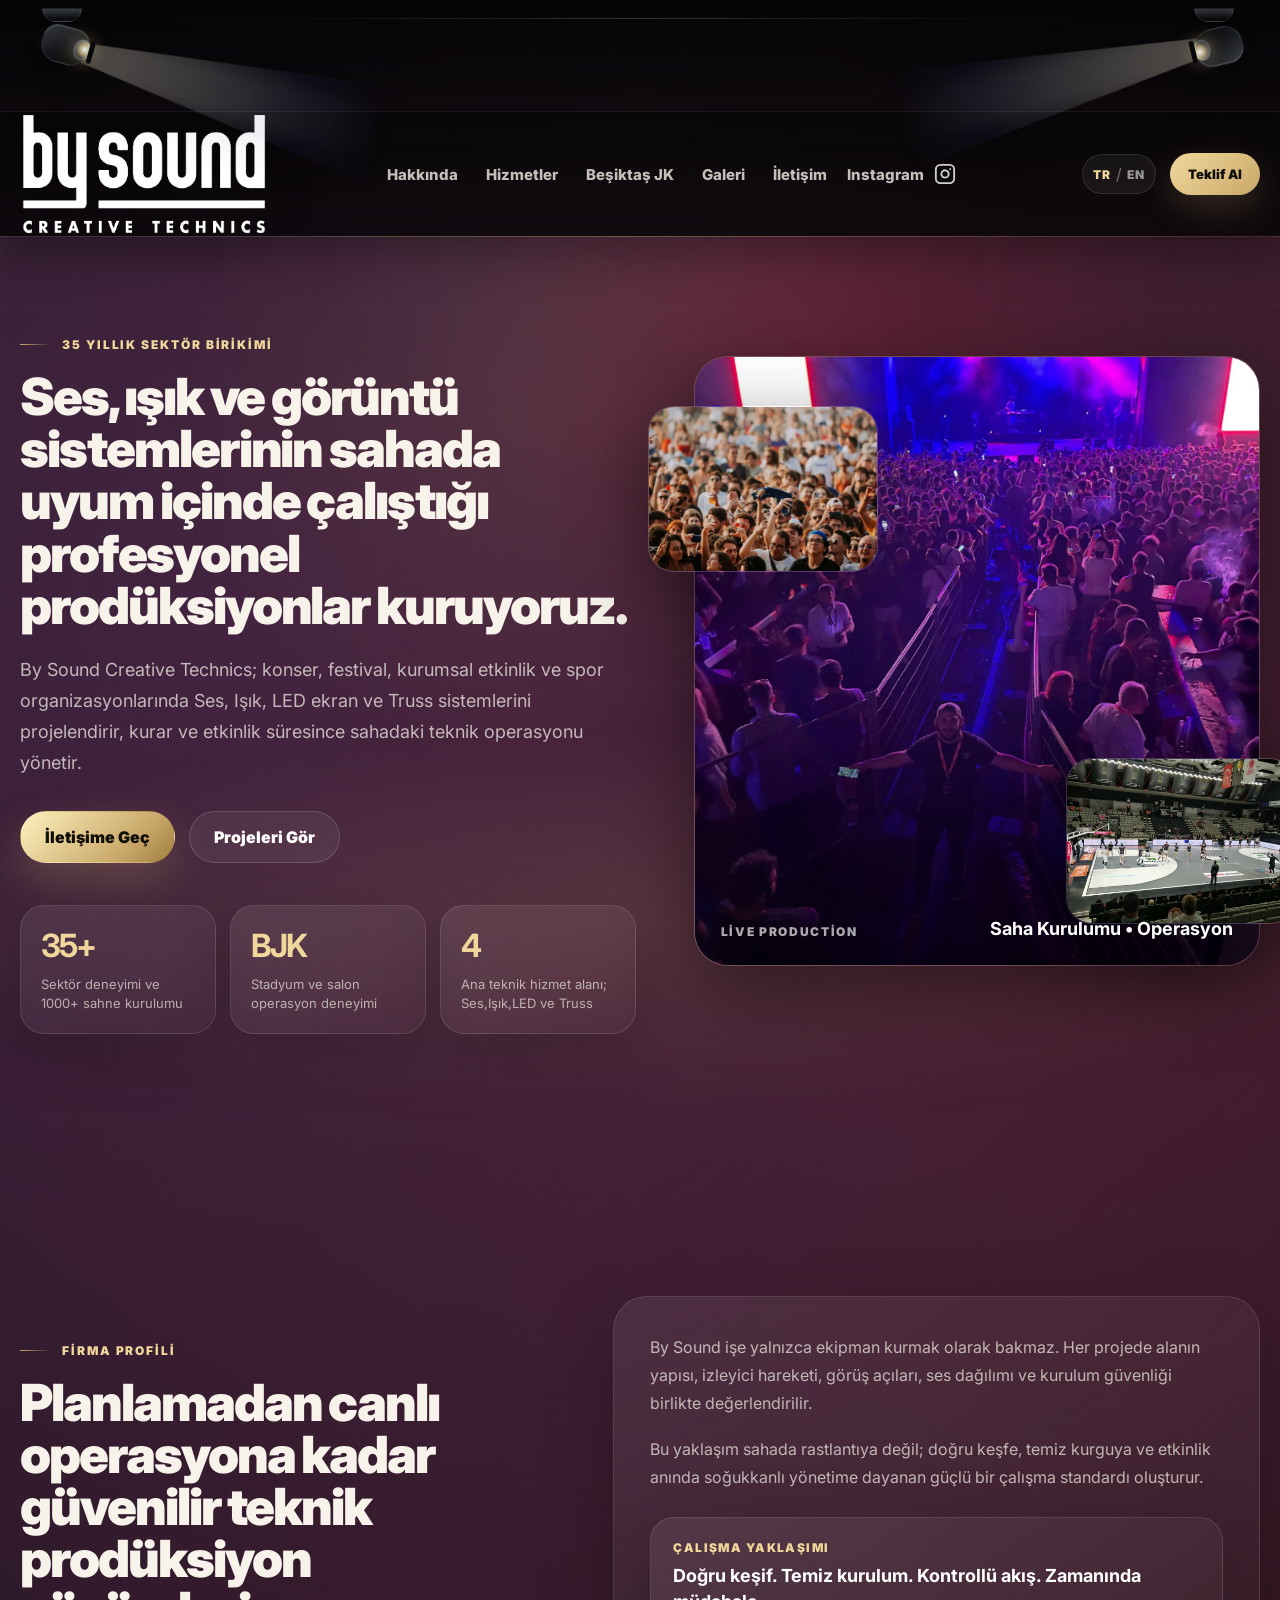
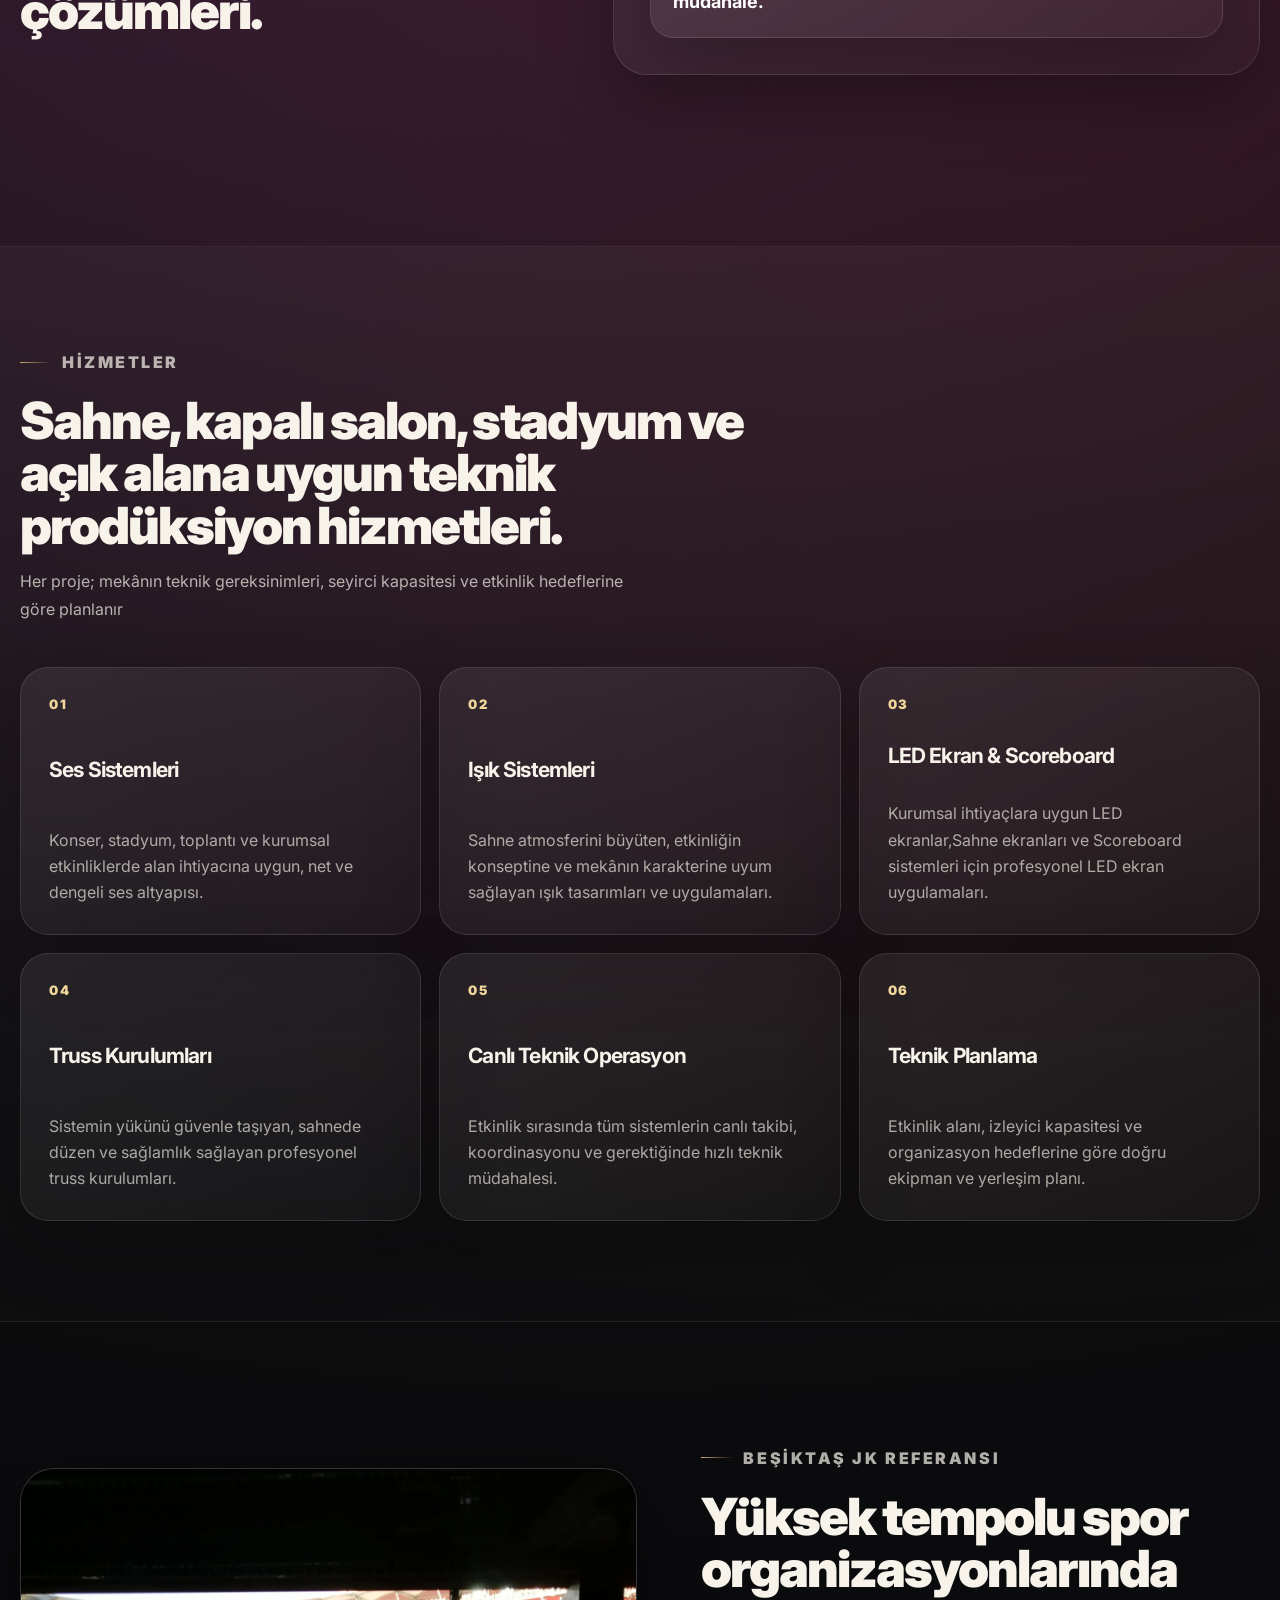
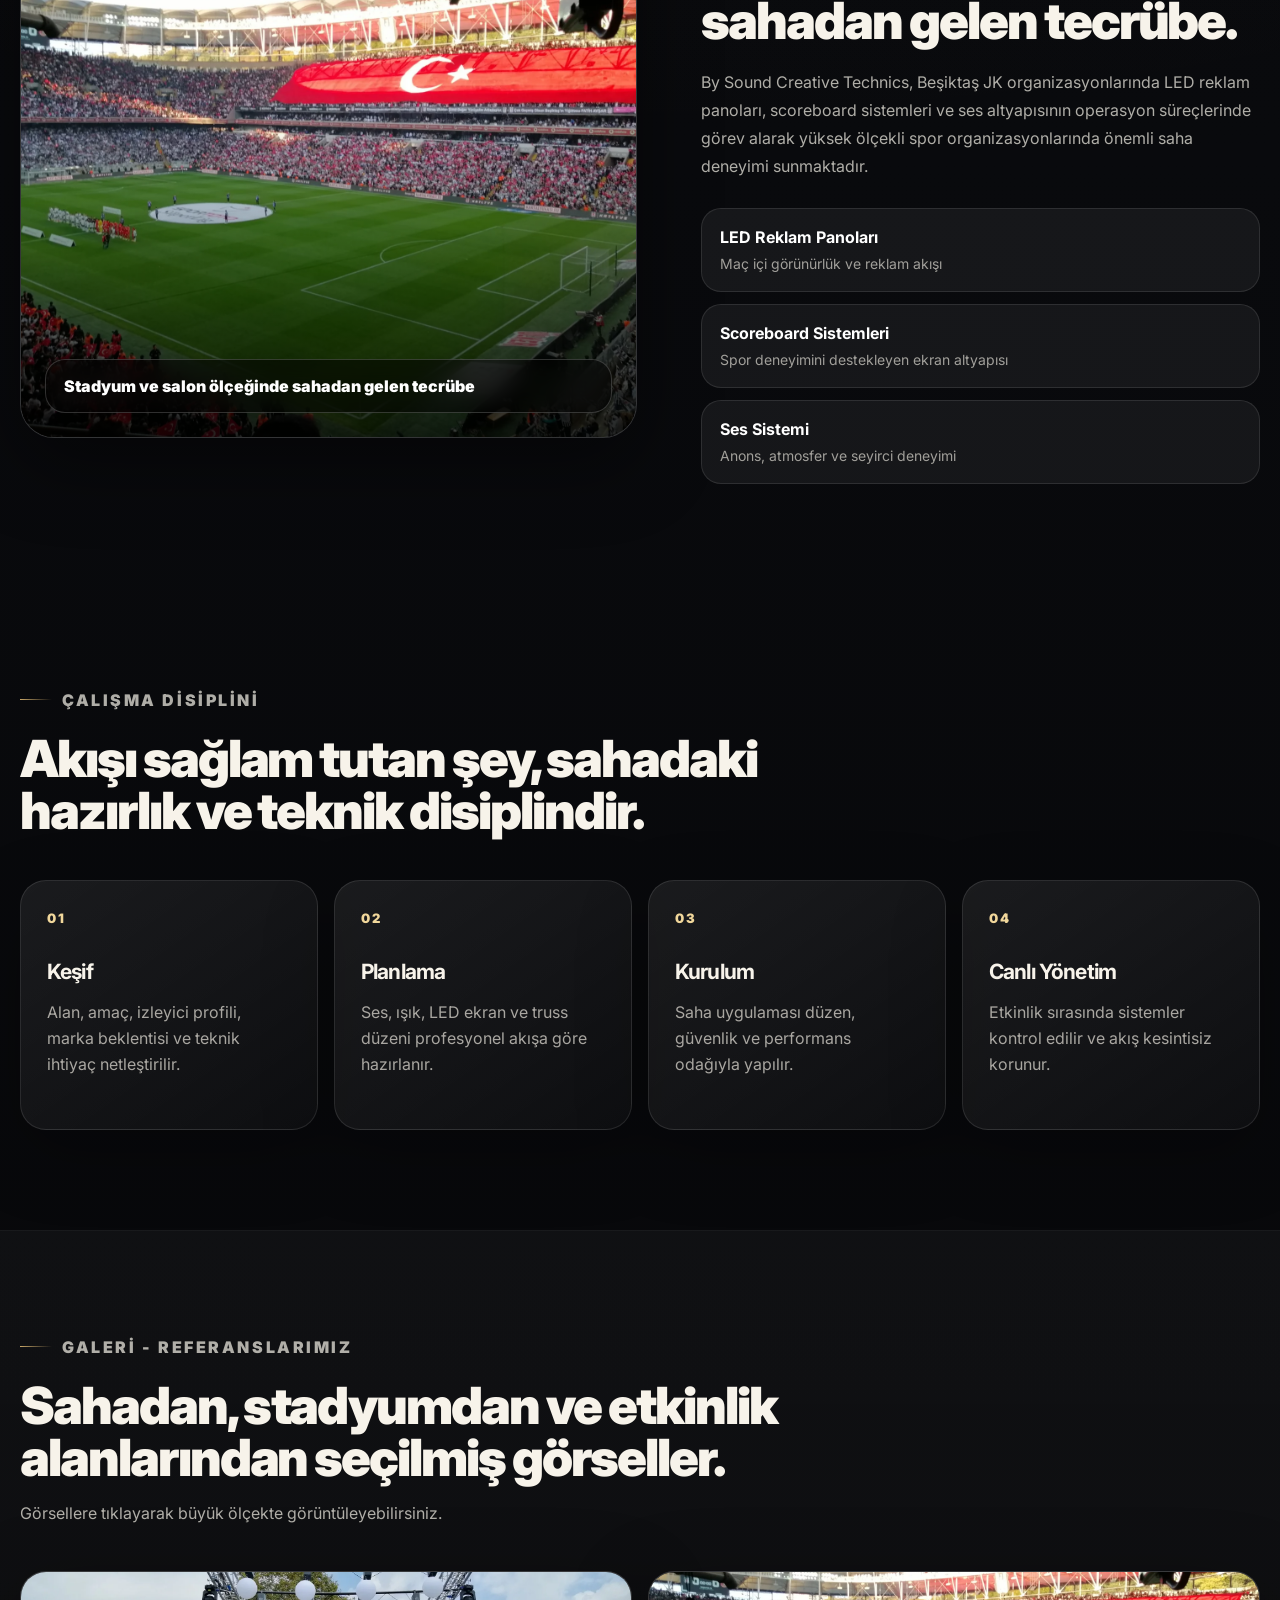
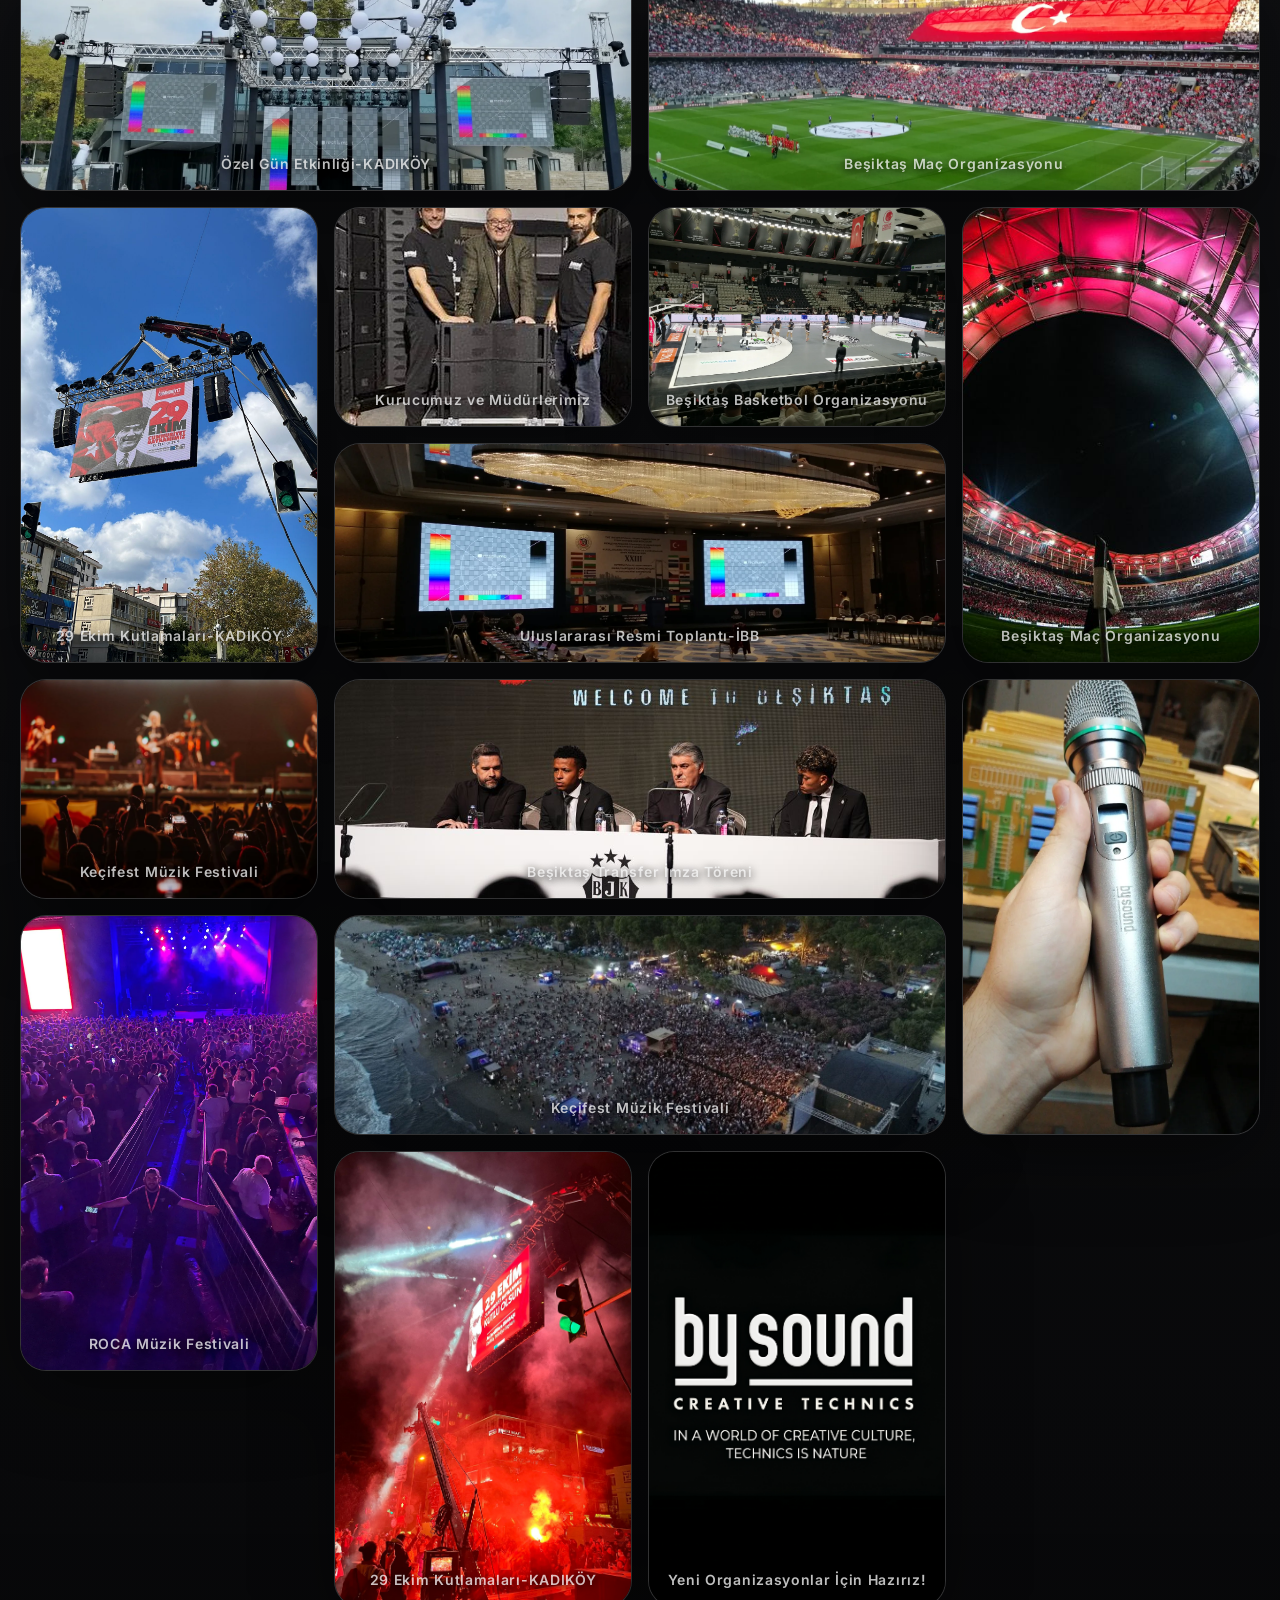
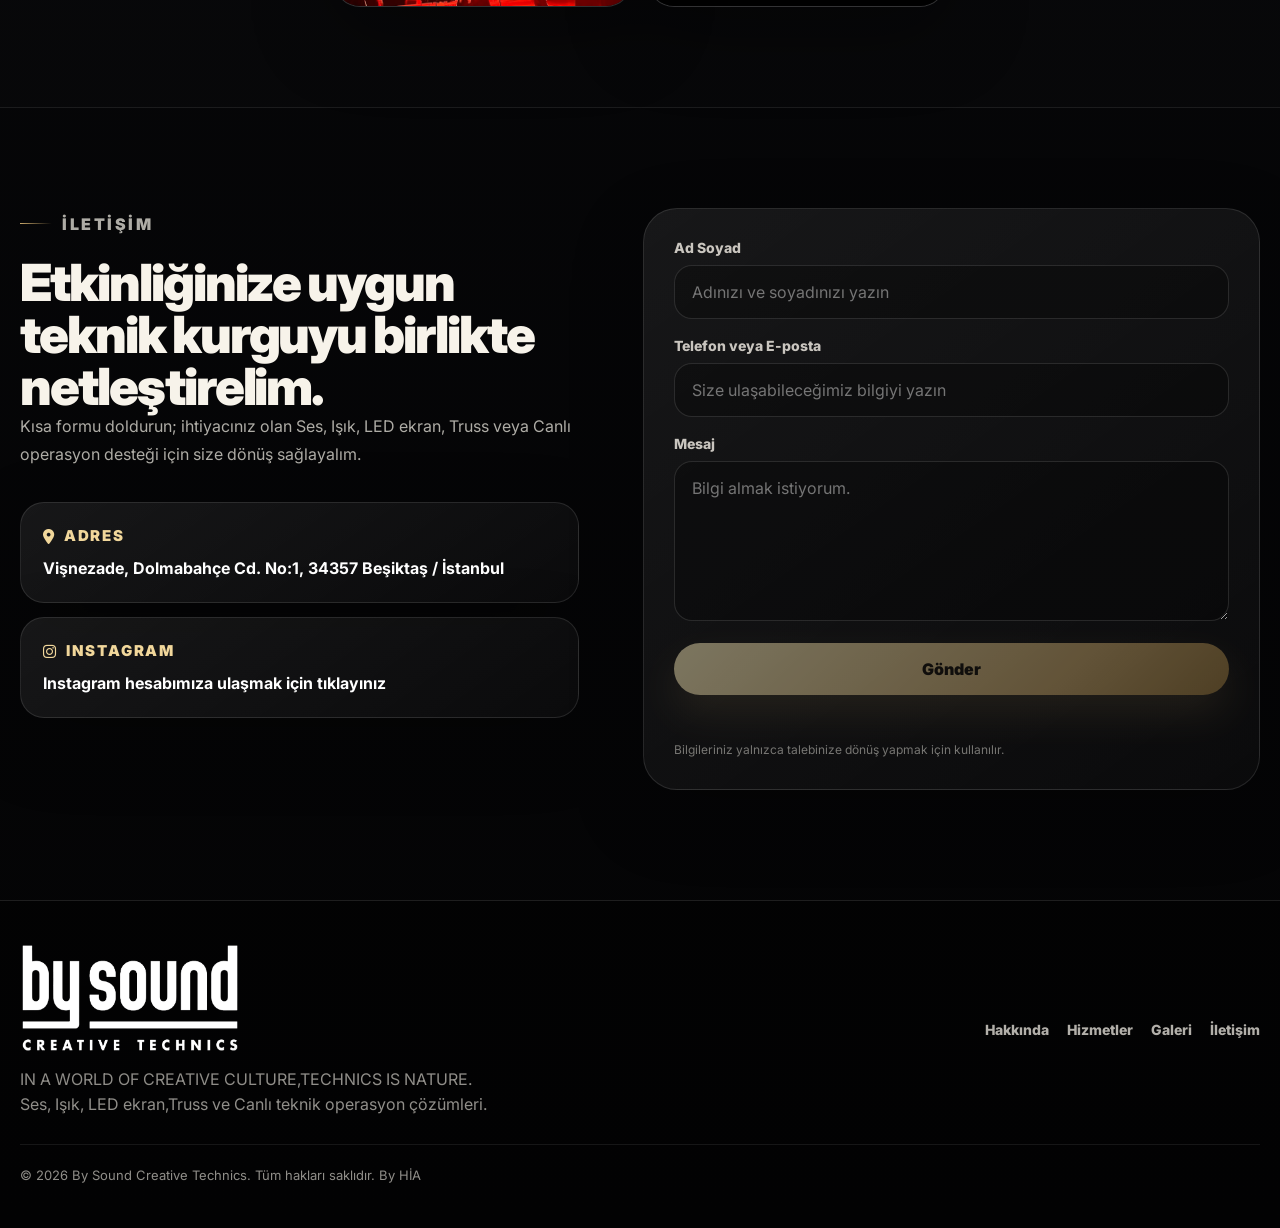
==== commit 5ceff6b9: "Web Site Türkçe ve İngilizce  metin düzenlemeleri" ====
--- a/index.html
+++ b/index.html
@@ -109,8 +109,8 @@
       <div class="container hero-grid">
         <div class="hero-copy reveal">
           <p class="eyebrow" data-i18n="hero.eyebrow">35 yıllık sahne ve etkinlik tecrübesi</p>
-          <h2 data-i18n-html="hero.title">Sesin, ışığın ve görüntünün<br>aynı anda doğru çalıştığı<br>prodüksiyonlar kuruyoruz.</h2>
-          <p class="hero-text" data-i18n="hero.text">By Sound Creative Technics; konserlerden festivallere, kurumsal organizasyonlardan spor karşılaşmalarına kadar ses, ışık, LED ekran ve truss sistemlerini planlar, kurar ve canlı operasyonu sahada yönetir.</p>
+          <h2 data-i18n-html="hero.title">Ses, ışık ve görüntü sistemlerinin sahada uyum içinde çalıştığı profesyonel prodüksiyonlar kuruyoruz.</h2>
+          <p class="hero-text" data-i18n="hero.text">By Sound Creative Technics; konser, festival, kurumsal etkinlik ve spor organizasyonlarında ses, ışık, LED ekran ve truss sistemlerini projelendirir, kurar ve etkinlik süresince sahadaki teknik operasyonu yönetir.</p>
 
           <div class="hero-actions">
             <a class="btn btn-primary" href="#contact" data-i18n="hero.primary">İletişime Geç</a>
@@ -120,7 +120,7 @@
           <div class="trust-strip" aria-label="Öne çıkan hizmetler">
             <div>
               <strong>35+</strong>
-              <span data-i18n="hero.stat1">Yıl sektör deneyimi</span>
+              <span data-i18n="hero.stat1">Sektör deneyimi ve 1000+ sahne kurulumu</span>
             </div>
             <div>
               <strong>BJK</strong>
@@ -156,7 +156,7 @@
       <div class="container split-grid">
         <div class="section-heading reveal">
           <p class="section-kicker" data-i18n="about.kicker">Firma Profili</p>
-          <h2 data-i18n="about.title">Hazırlığıyla güven veren, uygulamasıyla akışı taşıyan teknik prodüksiyon.</h2>
+          <h2 data-i18n="about.title">Planlamadan canlı operasyona kadar güvenilir teknik prodüksiyon çözümleri.</h2>
         </div>
         <div class="section-content reveal">
           <p data-i18n="about.p1">By Sound işe yalnızca ekipman kurmak olarak bakmaz. Her projede alanın yapısı, izleyici hareketi, görüş açıları, ses dağılımı ve kurulum güvenliği birlikte değerlendirilir.</p>
@@ -174,8 +174,8 @@
       <div class="container">
         <div class="section-top reveal">
           <p class="section-kicker" data-i18n="services.kicker">Hizmetler</p>
-          <h2 data-i18n="services.title">Sahne, salon, stadyum ve açık alana uygun teknik prodüksiyon hizmetleri.</h2>
-          <p data-i18n="services.subtitle">Her hizmet, etkinliğin ritmine ve mekânın şartlarına göre şekillenir.</p>
+          <h2 data-i18n="services.title">Sahne, kapalı salon, stadyum ve açık alana uygun teknik prodüksiyon hizmetleri.</h2>
+          <p data-i18n="services.subtitle">"services.subtitle": "Her proje; mekânın teknik gereksinimleri, seyirci kapasitesi ve etkinlik hedeflerine göre planlanır",</p>
         </div>
 
         <div class="service-grid">
@@ -187,12 +187,12 @@
           <article class="service-card reveal">
             <span>02</span>
             <h3 data-i18n="services.lightTitle">Işık Sistemleri</h3>
-            <p data-i18n="services.lightText">Sahne atmosferini büyüten, akışı bozmayan ve mekânın karakterine uyum sağlayan ışık planlama ve uygulamaları.</p>
+            <p data-i18n="services.lightText">Sahne atmosferini büyüten, etkinliğin konseptine ve mekânın karakterine uyum sağlayan ışık tasarımları ve uygulamaları.</p>
           </article>
           <article class="service-card reveal">
             <span>03</span>
             <h3 data-i18n="services.ledTitle">LED Ekran & Scoreboard</h3>
-            <p data-i18n="services.ledText">Sahne ekranları, reklam panoları, scoreboard ve maç içi görsel akışlar için net, okunabilir ve düzenli LED çözümleri.</p>
+            <p data-i18n="services.ledText">Kurumsal ihtiyaçlara uygun LED ekranlar,Sahne ekranları ve Scoreboard sistemleri için profesyonel LED ekran uygulamaları.</p>
           </article>
           <article class="service-card reveal">
             <span>04</span>
@@ -207,7 +207,7 @@
           <article class="service-card reveal">
             <span>06</span>
             <h3 data-i18n="services.planTitle">Teknik Planlama</h3>
-            <p data-i18n="services.planText">Etkinlik alanına, izleyici yapısına ve kurumun beklentisine göre doğru ekipman ve kurulum senaryosu.</p>
+            <p data-i18n="services.planText">Etkinlik alanı, izleyici kapasitesi ve organizasyon hedeflerine göre doğru ekipman ve yerleşim planı.</p>
           </article>
         </div>
       </div>
@@ -254,12 +254,12 @@
           <article class="process-card reveal">
             <strong>01</strong>
             <h3 data-i18n="process.step1Title">Keşif</h3>
-            <p data-i18n="process.step1Text">Alan, amaç, izleyici, marka beklentisi ve teknik ihtiyaç netleştirilir.</p>
+            <p data-i18n="process.step1Text">Alan, amaç, izleyici profili, marka beklentisi ve teknik ihtiyaç netleştirilir.</p>
           </article>
           <article class="process-card reveal">
             <strong>02</strong>
             <h3 data-i18n="process.step2Title">Planlama</h3>
-            <p data-i18n="process.step2Text">Ses, ışık, LED ve truss düzeni profesyonel akışa göre hazırlanır.</p>
+            <p data-i18n="process.step2Text">Ses, ışık, LED ekran ve truss düzeni profesyonel akışa göre hazırlanır.</p>
           </article>
           <article class="process-card reveal">
             <strong>03</strong>
@@ -364,7 +364,7 @@
         <div class="contact-copy reveal">
           <p class="section-kicker" data-i18n="contact.kicker">İletişim</p>
           <h2 data-i18n="contact.title">Etkinliğinize uygun teknik kurguyu birlikte netleştirelim.</h2>
-          <p data-i18n="contact.text">Kısa formu doldurun; ihtiyacınız olan ses, Işık, LED ekran, truss veya canlı operasyon desteği için size dönüş sağlayalım.</p>
+          <p data-i18n="contact.text">Kısa formu doldurun; ihtiyacınız olan Ses, Işık, LED ekran, Truss veya canlı operasyon desteği için size dönüş sağlayalım.</p>
           <div class="contact-lines">
             <div>
                <a class="contact-map-link" href="https://www.google.com/maps/place/T%C3%BCpra%C5%9F+Stadyumu/@41.0390029,28.9919315,17z/data=!3m1!4b1!4m6!3m5!1s0x14cab776f9715eeb:0x2cef984e492e1bd8!8m2!3d41.0390029!4d28.9945064!16s%2Fg%2F12qbgrjq1?entry=ttu&g_ep=EgoyMDI2MDUxMy4wIKXMDSoASAFQAw%3D%3D" target="_blank" rel="noopener">
--- a/style.css
+++ b/style.css
@@ -18,7 +18,7 @@
   --radius-xl: 34px;
   --radius-lg: 26px;
   --radius-md: 18px;
-  --container: 1180px;
+  --container: 1400px;
 }
 
 * {
